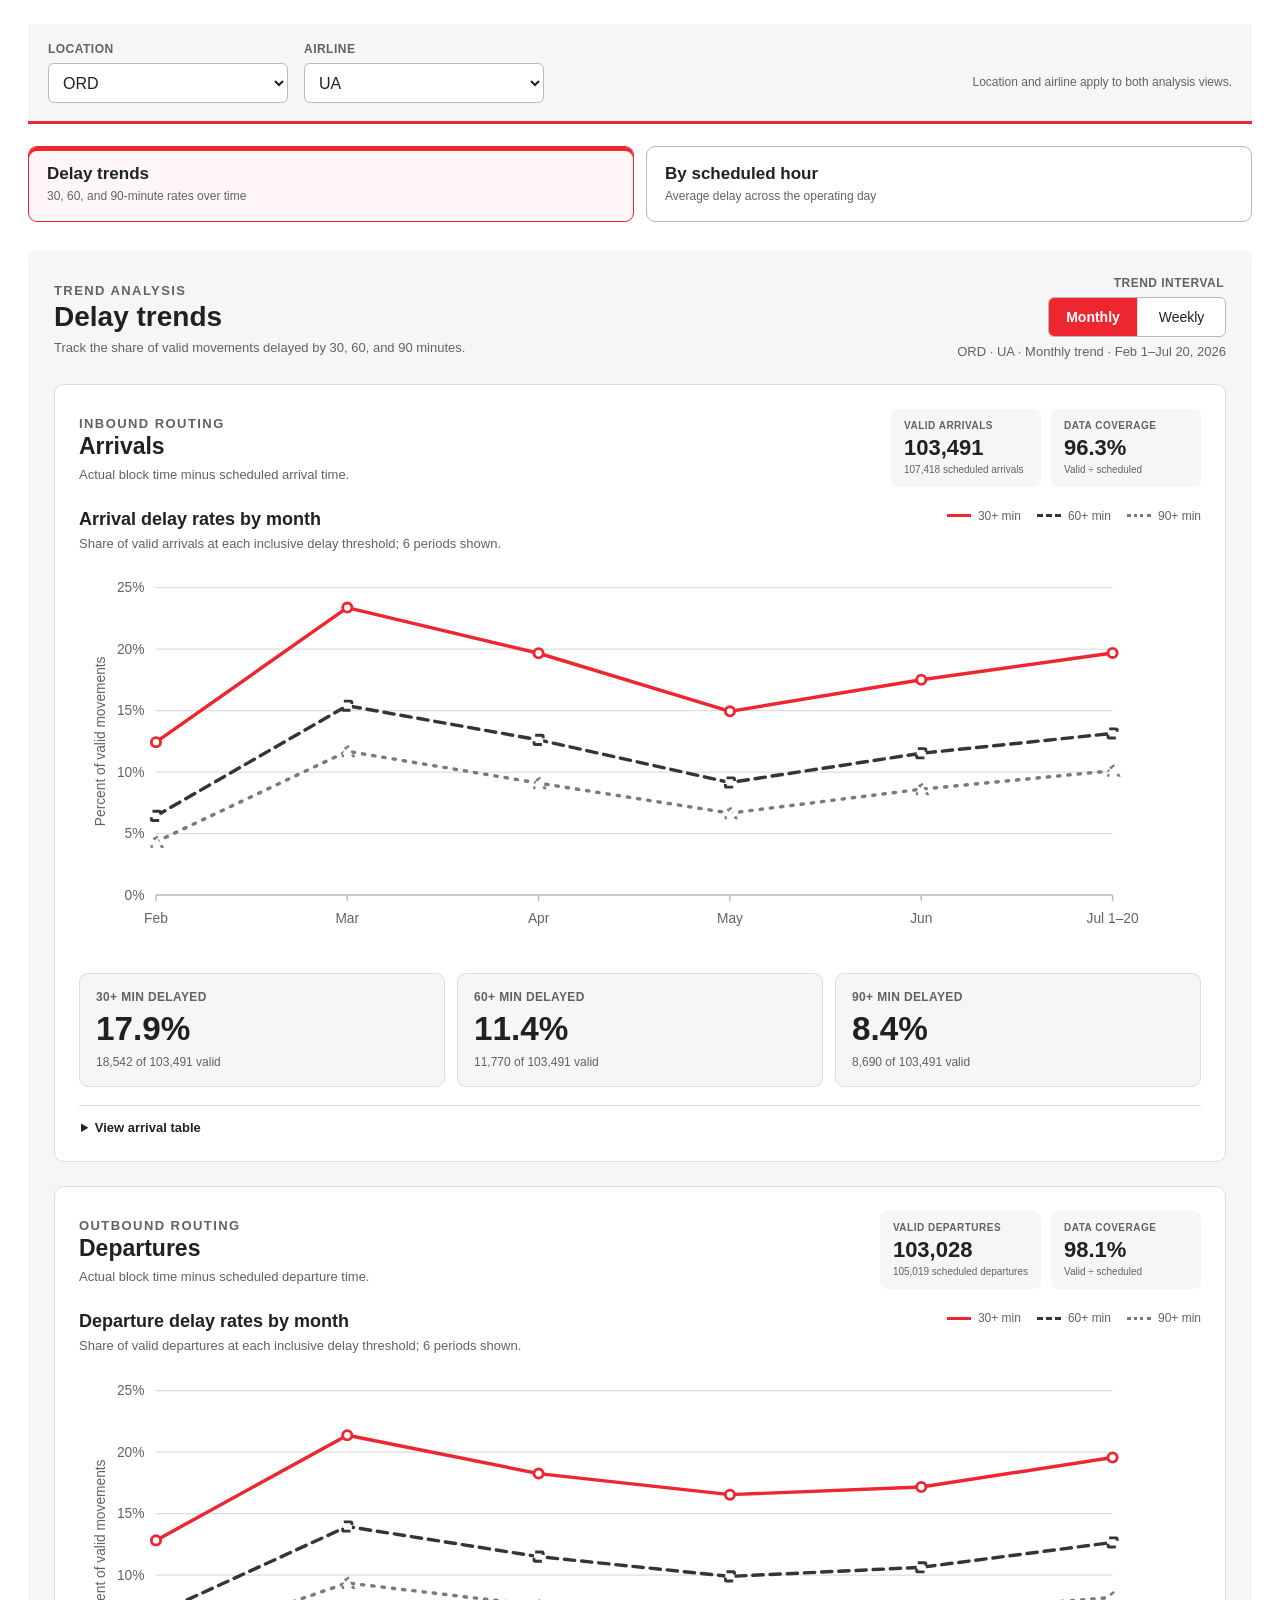
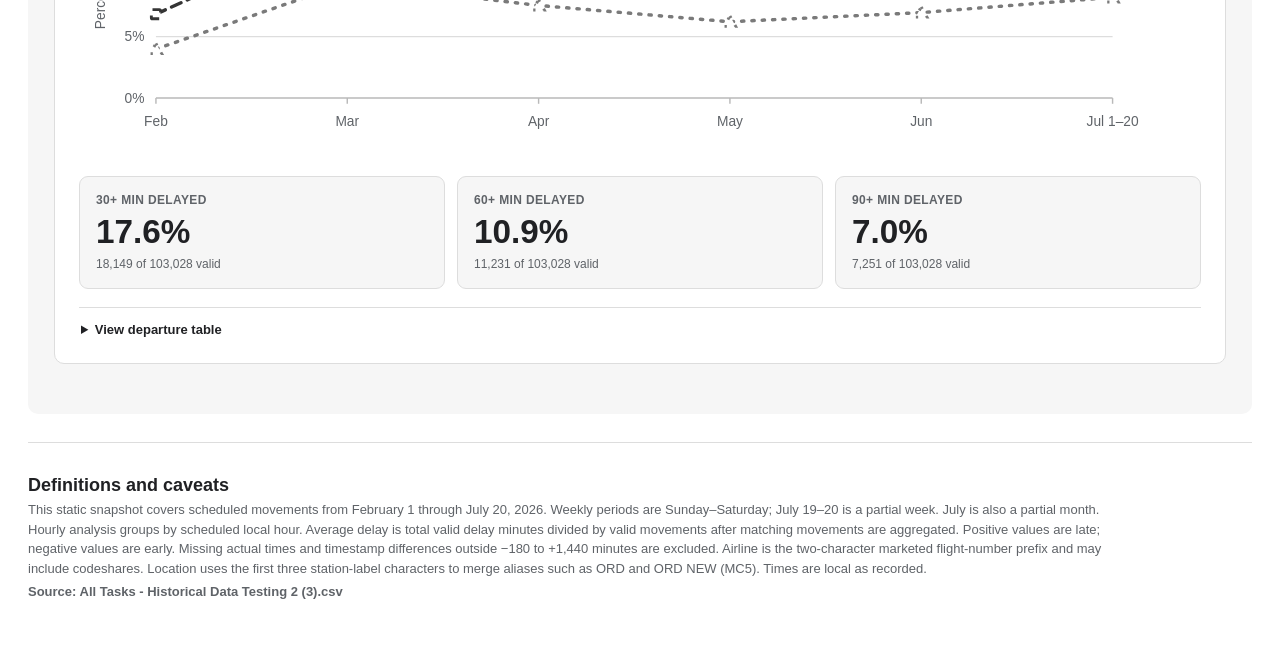
==== dashboard.html @ f11bb7e7 "Show average hourly delay" ====
<!doctype html>
<html lang="en">
<head>
  <meta charset="utf-8">
  <meta name="viewport" content="width=device-width, initial-scale=1">
  <meta name="color-scheme" content="light">
  <meta name="description" content="Interactive SkyChefs arrival and departure delay dashboard.">
  <title>SkyChefs Airlines On Time Performance Dashboard</title>
  <link rel="stylesheet" href="assets/dashboard.css?v=5">
</head>
<body>
  <main class="dashboard-shell">
    <section class="control-bar" aria-label="Dashboard filters">
      <div class="control-field">
        <label for="location-filter">Location</label>
        <select id="location-filter" name="location"></select>
      </div>
      <div class="control-field">
        <label for="airline-filter">Airline</label>
        <select id="airline-filter" name="airline"></select>
      </div>
      <p class="filter-note">Location and airline apply to both analysis views.</p>
    </section>

    <nav class="analysis-view-tabs" role="tablist" aria-label="Analysis view">
      <button
        id="view-trends-tab"
        class="analysis-view-tab"
        type="button"
        role="tab"
        aria-selected="true"
        aria-controls="view-trends-panel">
        <strong>Delay trends</strong>
        <span>30, 60, and 90-minute rates over time</span>
      </button>
      <button
        id="view-hourly-tab"
        class="analysis-view-tab"
        type="button"
        role="tab"
        aria-selected="false"
        aria-controls="view-hourly-panel"
        tabindex="-1">
        <strong>By scheduled hour</strong>
        <span>Average delay across the operating day</span>
      </button>
    </nav>

    <section
      id="view-trends-panel"
      class="view-panel"
      role="tabpanel"
      aria-labelledby="view-trends-tab"
      tabindex="0">
      <header class="panel-heading">
        <div>
          <p class="eyebrow">Trend analysis</p>
          <h1>Delay trends</h1>
          <p>Track the share of valid movements delayed by 30, 60, and 90 minutes.</p>
        </div>
        <div class="trend-controls">
          <fieldset class="grain-control trend-interval-control">
            <legend>Trend interval</legend>
            <div class="segmented-control">
              <input type="radio" id="grain-monthly" name="grain" value="monthly" checked>
              <label for="grain-monthly">Monthly</label>
              <input type="radio" id="grain-weekly" name="grain" value="weekly">
              <label for="grain-weekly">Weekly</label>
            </div>
          </fieldset>
          <p id="scope-summary" class="scope-summary" aria-live="polite"></p>
        </div>
      </header>

      <section class="direction-section" aria-labelledby="arrivals-heading">
        <header class="direction-heading">
          <div>
            <p class="eyebrow">Inbound routing</p>
            <h2 id="arrivals-heading">Arrivals</h2>
            <p>Actual block time minus scheduled arrival time.</p>
          </div>
          <div class="direction-summary" aria-label="Arrival volume and coverage">
            <span>
              <small>Valid arrivals</small>
              <strong id="arrival-valid">—</strong>
              <em id="arrival-valid-context">—</em>
            </span>
            <span>
              <small>Data coverage</small>
              <strong id="arrival-coverage">—</strong>
              <em>Valid ÷ scheduled</em>
            </span>
          </div>
        </header>

        <section class="trend-block" aria-labelledby="arrival-chart-title">
          <div class="trend-heading">
            <div>
              <h2 id="arrival-chart-title">Arrival delay rates by month</h2>
              <p id="arrival-chart-subtitle">Share of valid arrivals at each inclusive delay threshold.</p>
            </div>
            <div class="series-legend" aria-label="Delay threshold legend">
              <span><i class="legend-line legend-30" aria-hidden="true"></i>30+ min</span>
              <span><i class="legend-line legend-60" aria-hidden="true"></i>60+ min</span>
              <span><i class="legend-line legend-90" aria-hidden="true"></i>90+ min</span>
            </div>
          </div>
          <div class="chart-wrap" id="arrival-chart-wrap">
            <svg id="arrival-chart" class="trend-chart" viewBox="0 0 960 340" role="img" aria-labelledby="arrival-chart-title arrival-chart-desc"></svg>
            <p id="arrival-chart-desc" class="sr-only"></p>
            <div id="arrival-tooltip" class="chart-tooltip" hidden></div>
          </div>
        </section>

        <div class="metric-grid threshold-grid" id="arrival-metrics">
          <article class="metric-card">
            <p>30+ min delayed</p>
            <strong id="arrival-30">—</strong>
            <span id="arrival-30-context">—</span>
          </article>
          <article class="metric-card">
            <p>60+ min delayed</p>
            <strong id="arrival-60">—</strong>
            <span id="arrival-60-context">—</span>
          </article>
          <article class="metric-card">
            <p>90+ min delayed</p>
            <strong id="arrival-90">—</strong>
            <span id="arrival-90-context">—</span>
          </article>
        </div>

        <details class="table-disclosure">
          <summary>View arrival table</summary>
          <section class="table-block" aria-labelledby="arrival-table-title">
            <div class="table-heading">
              <h2 id="arrival-table-title">Arrival metrics by month</h2>
              <p>Delay-rate cells show delayed count and percent of valid movements.</p>
            </div>
            <div class="table-scroll">
              <table>
                <caption>Arrival delay metrics by period</caption>
                <thead>
                  <tr>
                    <th scope="col">Period</th>
                    <th scope="col">Scheduled</th>
                    <th scope="col">Valid</th>
                    <th scope="col">Coverage</th>
                    <th scope="col">30+ min</th>
                    <th scope="col">60+ min</th>
                    <th scope="col">90+ min</th>
                  </tr>
                </thead>
                <tbody id="arrival-table-body"></tbody>
              </table>
            </div>
          </section>
        </details>
      </section>

      <section class="direction-section" aria-labelledby="departures-heading">
        <header class="direction-heading">
          <div>
            <p class="eyebrow">Outbound routing</p>
            <h2 id="departures-heading">Departures</h2>
            <p>Actual block time minus scheduled departure time.</p>
          </div>
          <div class="direction-summary" aria-label="Departure volume and coverage">
            <span>
              <small>Valid departures</small>
              <strong id="departure-valid">—</strong>
              <em id="departure-valid-context">—</em>
            </span>
            <span>
              <small>Data coverage</small>
              <strong id="departure-coverage">—</strong>
              <em>Valid ÷ scheduled</em>
            </span>
          </div>
        </header>

        <section class="trend-block" aria-labelledby="departure-chart-title">
          <div class="trend-heading">
            <div>
              <h2 id="departure-chart-title">Departure delay rates by month</h2>
              <p id="departure-chart-subtitle">Share of valid departures at each inclusive delay threshold.</p>
            </div>
            <div class="series-legend" aria-label="Delay threshold legend">
              <span><i class="legend-line legend-30" aria-hidden="true"></i>30+ min</span>
              <span><i class="legend-line legend-60" aria-hidden="true"></i>60+ min</span>
              <span><i class="legend-line legend-90" aria-hidden="true"></i>90+ min</span>
            </div>
          </div>
          <div class="chart-wrap" id="departure-chart-wrap">
            <svg id="departure-chart" class="trend-chart" viewBox="0 0 960 340" role="img" aria-labelledby="departure-chart-title departure-chart-desc"></svg>
            <p id="departure-chart-desc" class="sr-only"></p>
            <div id="departure-tooltip" class="chart-tooltip" hidden></div>
          </div>
        </section>

        <div class="metric-grid threshold-grid" id="departure-metrics">
          <article class="metric-card">
            <p>30+ min delayed</p>
            <strong id="departure-30">—</strong>
            <span id="departure-30-context">—</span>
          </article>
          <article class="metric-card">
            <p>60+ min delayed</p>
            <strong id="departure-60">—</strong>
            <span id="departure-60-context">—</span>
          </article>
          <article class="metric-card">
            <p>90+ min delayed</p>
            <strong id="departure-90">—</strong>
            <span id="departure-90-context">—</span>
          </article>
        </div>

        <details class="table-disclosure">
          <summary>View departure table</summary>
          <section class="table-block" aria-labelledby="departure-table-title">
            <div class="table-heading">
              <h2 id="departure-table-title">Departure metrics by month</h2>
              <p>Delay-rate cells show delayed count and percent of valid movements.</p>
            </div>
            <div class="table-scroll">
              <table>
                <caption>Departure delay metrics by period</caption>
                <thead>
                  <tr>
                    <th scope="col">Period</th>
                    <th scope="col">Scheduled</th>
                    <th scope="col">Valid</th>
                    <th scope="col">Coverage</th>
                    <th scope="col">30+ min</th>
                    <th scope="col">60+ min</th>
                    <th scope="col">90+ min</th>
                  </tr>
                </thead>
                <tbody id="departure-table-body"></tbody>
              </table>
            </div>
          </section>
        </details>
      </section>
    </section>

    <section
      id="view-hourly-panel"
      class="view-panel hourly-section"
      role="tabpanel"
      aria-labelledby="view-hourly-tab"
      tabindex="0"
      hidden>
      <header class="panel-heading">
        <div>
          <p class="eyebrow">Scheduled-time analysis</p>
          <h1 id="hourly-heading">Performance by scheduled hour</h1>
          <p>Compare average arrival and departure delay across the operating day.</p>
        </div>
      </header>

      <section class="hourly-control-bar" aria-label="Hourly performance controls">
        <div class="control-field">
          <label for="hourly-period-mode">Date selection</label>
          <select id="hourly-period-mode" name="hourly-period-mode">
            <option value="month">Monthly average</option>
            <option value="day">Single day</option>
            <option value="range">Date range</option>
          </select>
        </div>

        <div class="control-field hourly-period-input" id="hourly-month-control">
          <label for="hourly-month">Month</label>
          <select id="hourly-month" name="hourly-month"></select>
        </div>

        <div class="control-field hourly-period-input" id="hourly-day-control" hidden>
          <label for="hourly-day">Date</label>
          <input id="hourly-day" name="hourly-day" type="date" min="2026-02-01" max="2026-07-20" value="2026-07-20">
        </div>

        <div class="hourly-range-inputs" id="hourly-range-control" hidden>
          <div class="control-field">
            <label for="hourly-range-start">Start date</label>
            <input id="hourly-range-start" name="hourly-range-start" type="date" min="2026-02-01" max="2026-07-20" value="2026-07-01">
          </div>
          <div class="control-field">
            <label for="hourly-range-end">End date</label>
            <input id="hourly-range-end" name="hourly-range-end" type="date" min="2026-02-01" max="2026-07-20" value="2026-07-20">
          </div>
        </div>

        <p id="hourly-status" class="hourly-status" aria-live="polite">Loading hourly data…</p>
      </section>

      <section class="trend-block hourly-trend-block" aria-labelledby="hourly-chart-title">
        <div class="trend-heading">
          <div>
            <h2 id="hourly-chart-title">Average delay by scheduled hour</h2>
            <p id="hourly-chart-subtitle">Volume-weighted average delay across the selected month.</p>
          </div>
          <div class="series-legend" aria-label="Movement direction legend">
            <span><i class="legend-line legend-arrival" aria-hidden="true"></i>Arrivals</span>
            <span><i class="legend-line legend-departure" aria-hidden="true"></i>Departures</span>
          </div>
        </div>
        <div class="chart-wrap" id="hourly-chart-wrap">
          <svg id="hourly-chart" class="trend-chart" viewBox="0 0 960 340" role="img" aria-labelledby="hourly-chart-title hourly-chart-desc"></svg>
          <p id="hourly-chart-desc" class="sr-only"></p>
          <div id="hourly-tooltip" class="chart-tooltip" hidden></div>
        </div>
      </section>

      <details class="table-disclosure">
        <summary>View hourly table</summary>
        <section class="table-block" aria-labelledby="hourly-table-title">
          <div class="table-heading">
            <h2 id="hourly-table-title">Hourly detail</h2>
            <p>All hourly averages are retained here, including hours below the chart’s 10-valid-movement minimum.</p>
          </div>
          <div class="table-scroll">
            <table>
              <caption>Arrival and departure performance by scheduled hour</caption>
              <thead>
                <tr>
                  <th scope="col">Scheduled hour</th>
                  <th scope="col">Arrival avg delay</th>
                  <th scope="col">Valid arrivals</th>
                  <th scope="col">Arrival coverage</th>
                  <th scope="col">Departure avg delay</th>
                  <th scope="col">Valid departures</th>
                  <th scope="col">Departure coverage</th>
                </tr>
              </thead>
              <tbody id="hourly-table-body"></tbody>
            </table>
          </div>
        </section>
      </details>
    </section>

    <section class="methodology" aria-labelledby="methodology-heading">
      <h2 id="methodology-heading">Definitions and caveats</h2>
      <p>
        This static snapshot covers scheduled movements from February 1 through July 20, 2026.
        Weekly periods are Sunday–Saturday; July 19–20 is a partial week. July is also a partial month.
        Hourly analysis groups by scheduled local hour. Average delay is total valid delay minutes
        divided by valid movements after matching movements are aggregated. Positive values are late;
        negative values are early. Missing actual times and timestamp differences outside −180 to
        +1,440 minutes are excluded. Airline is the two-character marketed flight-number prefix and
        may include codeshares. Location uses the first three station-label characters to merge
        aliases such as ORD and ORD NEW (MC5). Times are local as recorded.
      </p>
      <p class="source-note">Source: All Tasks - Historical Data Testing 2 (3).csv</p>
    </section>
  </main>

  <script src="assets/dashboard-data.js?v=5"></script>
  <script src="assets/dashboard-app.js?v=5"></script>
  <script src="assets/hourly-app.js?v=5"></script>
  <script src="assets/view-app.js?v=5"></script>
</body>
</html>
---- assets/dashboard.css ----
:root {
  --pride-red: #ed2630;
  --clarity-white: #ffffff;
  --ink: #202124;
  --muted: #5f6368;
  --soft: #f6f6f6;
  --line: #dddddd;
  --line-strong: #b9b9b9;
  --series-dark: #353535;
  --series-mid: #7a7a7a;
  --shadow: 0 8px 24px rgba(32, 33, 36, 0.07);
}

* {
  box-sizing: border-box;
}

html {
  background: var(--clarity-white);
  color: var(--ink);
  font-family: Arial, Helvetica, sans-serif;
}

body {
  margin: 0;
}

button,
select,
input {
  font: inherit;
}

.dashboard-shell {
  margin: 0 auto;
  max-width: 1480px;
  padding: 24px 28px 48px;
}

.control-bar {
  align-items: end;
  background: var(--soft);
  border-bottom: 3px solid var(--pride-red);
  display: grid;
  gap: 16px;
  grid-template-columns: minmax(170px, 240px) minmax(170px, 240px) minmax(260px, 1fr);
  padding: 18px 20px;
}

.control-field,
.grain-control {
  border: 0;
  margin: 0;
  min-width: 0;
  padding: 0;
}

.control-field label,
.grain-control legend {
  color: var(--muted);
  display: block;
  font-size: 12px;
  font-weight: 700;
  letter-spacing: 0.04em;
  margin: 0 0 7px;
  text-transform: uppercase;
}

.control-field select,
.control-field input {
  background: var(--clarity-white);
  border: 1px solid var(--line-strong);
  border-radius: 6px;
  color: var(--ink);
  min-height: 40px;
  padding: 8px 34px 8px 10px;
  width: 100%;
}

.control-field select:focus-visible,
.control-field input:focus-visible,
.segmented-control:focus-within {
  outline: 3px solid rgba(237, 38, 48, 0.25);
  outline-offset: 2px;
}

.segmented-control {
  background: var(--clarity-white);
  border: 1px solid var(--line-strong);
  border-radius: 6px;
  display: inline-grid;
  grid-template-columns: repeat(2, 1fr);
  min-height: 40px;
  overflow: hidden;
}

.segmented-control input {
  height: 1px;
  opacity: 0;
  position: absolute;
  width: 1px;
}

.segmented-control label {
  align-items: center;
  cursor: pointer;
  display: flex;
  font-size: 14px;
  justify-content: center;
  min-width: 88px;
  padding: 8px 14px;
}

.segmented-control label + input + label {
  border-left: 1px solid var(--line);
}

.segmented-control input:checked + label {
  background: var(--pride-red);
  color: var(--clarity-white);
  font-weight: 700;
}

[hidden] {
  display: none !important;
}

.scope-summary {
  color: var(--muted);
  font-size: 11px;
  line-height: 1.45;
  margin: 7px 0 0;
  text-align: right;
}

.filter-note {
  align-self: center;
  color: var(--muted);
  font-size: 12px;
  line-height: 1.45;
  margin: 20px 0 0;
  text-align: right;
}

.hourly-section {
  border-bottom: 0;
  padding: 0;
}

.hourly-control-bar {
  align-items: end;
  background: var(--soft);
  border-left: 3px solid var(--pride-red);
  display: grid;
  gap: 16px;
  grid-template-columns: minmax(180px, 230px) minmax(220px, 320px) minmax(300px, 1fr);
  margin-bottom: 28px;
  padding: 16px 18px;
}

.segmented-control-three {
  grid-template-columns: repeat(3, 1fr);
}

.segmented-control-three label {
  min-width: 120px;
}

.hourly-range-inputs {
  display: grid;
  gap: 12px;
  grid-template-columns: repeat(2, minmax(135px, 1fr));
}

.hourly-status {
  align-self: center;
  border-top: 1px solid var(--line);
  color: var(--muted);
  font-size: 13px;
  grid-column: 1 / -1;
  line-height: 1.4;
  margin: 0;
  padding-top: 12px;
  text-align: left;
}

.hourly-status.is-error {
  color: var(--pride-red);
  font-weight: 700;
}

.hourly-trend-block {
  margin-top: 2px;
}

.direction-section {
  background: var(--clarity-white);
  border: 1px solid var(--line);
  border-radius: 10px;
  margin-bottom: 24px;
  padding: 24px;
}

.section-heading {
  align-items: end;
  display: flex;
  gap: 24px;
  justify-content: space-between;
  margin-bottom: 18px;
}

.section-heading h1,
.trend-heading h2,
.table-heading h2,
.methodology h2 {
  color: var(--ink);
  margin: 0;
}

.section-heading h1 {
  font-size: 27px;
  font-weight: 700;
}

.section-heading > p,
.trend-heading p,
.table-heading p,
.methodology p {
  color: var(--muted);
  font-size: 13px;
  line-height: 1.5;
  margin: 4px 0 0;
}

.eyebrow {
  color: var(--pride-red);
  font-size: 11px;
  font-weight: 700;
  letter-spacing: 0.11em;
  margin: 0 0 4px;
  text-transform: uppercase;
}

.metric-grid {
  display: grid;
  gap: 12px;
  grid-template-columns: repeat(5, minmax(0, 1fr));
  margin-bottom: 30px;
}

.metric-card {
  background: var(--clarity-white);
  border: 1px solid var(--line);
  border-radius: 9px;
  box-shadow: var(--shadow);
  min-width: 0;
  padding: 16px;
}

.metric-card p {
  color: var(--muted);
  font-size: 12px;
  font-weight: 700;
  letter-spacing: 0.03em;
  margin: 0 0 8px;
  text-transform: uppercase;
}

.metric-card strong {
  color: var(--ink);
  display: block;
  font-size: clamp(24px, 2.6vw, 34px);
  font-variant-numeric: tabular-nums;
  line-height: 1;
}

.metric-card span {
  color: var(--muted);
  display: block;
  font-size: 12px;
  line-height: 1.35;
  margin-top: 8px;
}

.trend-block {
  margin-bottom: 30px;
}

.trend-heading,
.table-heading {
  align-items: start;
  display: flex;
  gap: 24px;
  justify-content: space-between;
  margin-bottom: 14px;
}

.trend-heading h2,
.table-heading h2,
.methodology h2 {
  font-size: 18px;
  font-weight: 700;
}

.series-legend {
  align-items: center;
  color: var(--muted);
  display: flex;
  flex-wrap: wrap;
  font-size: 12px;
  gap: 16px;
  justify-content: flex-end;
}

.series-legend span {
  align-items: center;
  display: inline-flex;
  gap: 7px;
  white-space: nowrap;
}

.legend-line {
  border-top: 3px solid;
  display: inline-block;
  height: 0;
  width: 24px;
}

.legend-30 {
  border-color: var(--pride-red);
}

.legend-60 {
  border-color: var(--series-dark);
  border-top-style: dashed;
}

.legend-90 {
  border-color: var(--series-mid);
  border-top-style: dotted;
}

.legend-arrival {
  border-color: var(--pride-red);
}

.legend-departure {
  border-color: var(--series-dark);
  border-top-style: dashed;
}

.chart-wrap {
  min-height: 300px;
  position: relative;
}

.trend-chart {
  display: block;
  height: auto;
  max-height: 390px;
  overflow: visible;
  width: 100%;
}

.trend-chart .grid-line {
  stroke: var(--line);
  stroke-width: 1;
}

.trend-chart .axis-line {
  stroke: var(--line-strong);
  stroke-width: 1.25;
}

.trend-chart .zero-line {
  stroke: var(--ink);
  stroke-width: 1.5;
}

.trend-chart .axis-label,
.trend-chart .direct-label {
  fill: var(--muted);
  font-family: Arial, Helvetica, sans-serif;
  font-size: 12px;
}

.trend-chart .direct-label {
  font-weight: 700;
}

.trend-chart .series-line {
  fill: none;
  stroke-linecap: round;
  stroke-linejoin: round;
  stroke-width: 3;
}

.trend-chart .series-30 {
  color: var(--pride-red);
  stroke: var(--pride-red);
}

.trend-chart .series-60 {
  color: var(--series-dark);
  stroke: var(--series-dark);
  stroke-dasharray: 9 6;
}

.trend-chart .series-90 {
  color: var(--series-mid);
  stroke: var(--series-mid);
  stroke-dasharray: 2 7;
}

.trend-chart .series-arrival {
  color: var(--pride-red);
  stroke: var(--pride-red);
}

.trend-chart .series-departure {
  color: var(--series-dark);
  stroke: var(--series-dark);
  stroke-dasharray: 9 6;
}

.trend-chart .marker {
  fill: var(--clarity-white);
  stroke: currentColor;
  stroke-width: 2.5;
}

.trend-chart .marker:hover {
  fill: currentColor;
}

.trend-chart .no-data {
  fill: var(--muted);
  font-family: Arial, Helvetica, sans-serif;
  font-size: 15px;
  text-anchor: middle;
}

.chart-tooltip {
  background: var(--ink);
  border-radius: 5px;
  color: var(--clarity-white);
  font-size: 12px;
  line-height: 1.45;
  max-width: 210px;
  padding: 8px 10px;
  pointer-events: none;
  position: absolute;
  transform: translate(-50%, calc(-100% - 10px));
  z-index: 3;
}

.table-scroll {
  max-width: 100%;
  overflow-x: auto;
}

table {
  border-collapse: collapse;
  font-size: 13px;
  font-variant-numeric: tabular-nums;
  width: 100%;
}

th,
td {
  border-bottom: 1px solid var(--line);
  padding: 11px 12px;
  text-align: right;
  white-space: nowrap;
}

th {
  background: var(--soft);
  color: var(--muted);
  font-size: 11px;
  letter-spacing: 0.04em;
  text-transform: uppercase;
}

th:first-child,
td:first-child {
  text-align: left;
}

tbody tr:hover {
  background: var(--soft);
}

.partial-tag {
  color: var(--pride-red);
  font-size: 10px;
  font-weight: 700;
  letter-spacing: 0.04em;
  margin-left: 5px;
  text-transform: uppercase;
}

.methodology {
  padding-top: 32px;
}

.methodology p {
  max-width: 1100px;
}

.source-note {
  font-weight: 700;
}

.sr-only {
  clip: rect(0, 0, 0, 0);
  clip-path: inset(50%);
  height: 1px;
  overflow: hidden;
  position: absolute;
  white-space: nowrap;
  width: 1px;
}

.analysis-view-tabs {
  display: grid;
  gap: 12px;
  grid-template-columns: repeat(2, minmax(0, 1fr));
  margin: 22px 0 28px;
}

.analysis-view-tab {
  background: var(--clarity-white);
  border: 1px solid var(--line-strong);
  border-radius: 9px;
  color: var(--ink);
  cursor: pointer;
  min-height: 76px;
  padding: 14px 18px;
  text-align: left;
}

.analysis-view-tab strong,
.analysis-view-tab span {
  display: block;
}

.analysis-view-tab strong {
  font-size: 17px;
  line-height: 1.25;
}

.analysis-view-tab span {
  color: var(--muted);
  font-size: 12px;
  line-height: 1.4;
  margin-top: 4px;
}

.analysis-view-tab[aria-selected="true"] {
  background: rgba(237, 38, 48, 0.04);
  border-color: var(--pride-red);
  box-shadow: inset 0 4px 0 var(--pride-red);
}

.analysis-view-tab:focus-visible {
  outline: 3px solid rgba(237, 38, 48, 0.25);
  outline-offset: 2px;
}

.view-panel {
  background: var(--soft);
  border-radius: 10px;
  padding: 26px;
}

.view-panel:focus {
  outline: 0;
}

.panel-heading,
.direction-heading {
  align-items: flex-start;
  display: flex;
  gap: 24px;
  justify-content: space-between;
}

.panel-heading {
  margin-bottom: 22px;
}

.panel-heading h1,
.direction-heading h2 {
  color: var(--ink);
  margin: 0;
}

.panel-heading h1 {
  font-size: 28px;
}

.direction-heading h2 {
  font-size: 23px;
}

.panel-heading p,
.direction-heading p {
  color: var(--muted);
  font-size: 13px;
  line-height: 1.5;
  margin: 5px 0 0;
}

.trend-interval-control {
  flex: 0 0 auto;
}

.trend-controls {
  flex: 0 0 auto;
  text-align: right;
}

.direction-summary {
  display: flex;
  flex: 0 0 auto;
  gap: 10px;
}

.direction-summary > span {
  background: var(--soft);
  border-radius: 7px;
  min-width: 150px;
  padding: 11px 13px;
}

.direction-summary small,
.direction-summary strong,
.direction-summary em {
  display: block;
}

.direction-summary small {
  color: var(--muted);
  font-size: 10px;
  font-weight: 700;
  letter-spacing: 0.05em;
  text-transform: uppercase;
}

.direction-summary strong {
  color: var(--ink);
  font-size: 22px;
  font-style: normal;
  font-variant-numeric: tabular-nums;
  line-height: 1.15;
  margin-top: 4px;
}

.direction-summary em {
  color: var(--muted);
  font-size: 10px;
  font-style: normal;
  line-height: 1.3;
  margin-top: 3px;
}

.threshold-grid {
  grid-template-columns: repeat(3, minmax(0, 1fr));
  margin: 0 0 18px;
}

.threshold-grid .metric-card {
  background: var(--soft);
  box-shadow: none;
}

.direction-section > .trend-block {
  margin: 22px 0 16px;
}

.table-disclosure {
  border-top: 1px solid var(--line);
  margin-top: 8px;
}

.table-disclosure > summary {
  color: var(--ink);
  cursor: pointer;
  font-size: 13px;
  font-weight: 700;
  list-style-position: inside;
  padding: 14px 2px 2px;
  width: max-content;
}

.table-disclosure > summary:hover {
  color: var(--pride-red);
}

.table-disclosure[open] > summary {
  margin-bottom: 18px;
}

.table-disclosure .table-block {
  margin-bottom: 4px;
}

.methodology {
  border-top: 1px solid var(--line);
  margin-top: 28px;
}

@media (max-width: 980px) {
  .control-bar {
    grid-template-columns: repeat(2, minmax(0, 1fr));
  }

  .filter-note {
    grid-column: 1 / -1;
    margin-top: 0;
    text-align: left;
  }

  .hourly-control-bar {
    grid-template-columns: repeat(2, minmax(0, 1fr));
  }

  .hourly-status {
    grid-column: 1 / -1;
  }

  .hourly-status {
    margin-top: 0;
    text-align: left;
  }

  .direction-heading {
    align-items: stretch;
    flex-direction: column;
  }

  .direction-summary {
    width: 100%;
  }

  .direction-summary > span {
    flex: 1 1 0;
  }
}

@media (max-width: 680px) {
  .dashboard-shell {
    padding: 16px 14px 36px;
  }

  .control-bar {
    align-items: stretch;
    grid-template-columns: 1fr;
    padding: 15px;
  }

  .hourly-control-bar {
    align-items: stretch;
    grid-template-columns: 1fr;
    padding: 15px;
  }

  .hourly-status {
    grid-column: auto;
  }

  .hourly-range-inputs {
    grid-template-columns: 1fr;
  }

  .filter-note {
    grid-column: auto;
  }

  .segmented-control {
    display: grid;
    width: 100%;
  }

  .analysis-view-tabs {
    grid-template-columns: 1fr;
    margin: 16px 0 20px;
  }

  .analysis-view-tab {
    min-height: 68px;
  }

  .view-panel {
    border-radius: 8px;
    padding: 18px 14px;
  }

  .panel-heading,
  .direction-heading,
  .section-heading,
  .trend-heading,
  .table-heading {
    align-items: start;
    flex-direction: column;
    gap: 8px;
  }

  .series-legend {
    justify-content: flex-start;
  }

  .trend-interval-control {
    width: 100%;
  }

  .trend-controls,
  .trend-controls .scope-summary {
    text-align: left;
    width: 100%;
  }

  .direction-section {
    padding: 18px 14px;
  }

  .direction-summary {
    display: grid;
    grid-template-columns: repeat(2, minmax(0, 1fr));
  }

  .direction-summary > span {
    min-width: 0;
  }

  .threshold-grid {
    grid-template-columns: 1fr;
  }

  .threshold-grid .metric-card:first-child {
    grid-column: auto;
  }

  .chart-wrap {
    min-height: 230px;
  }
}

@media (prefers-reduced-motion: reduce) {
  *,
  *::before,
  *::after {
    scroll-behavior: auto !important;
    transition-duration: 0.01ms !important;
  }
}
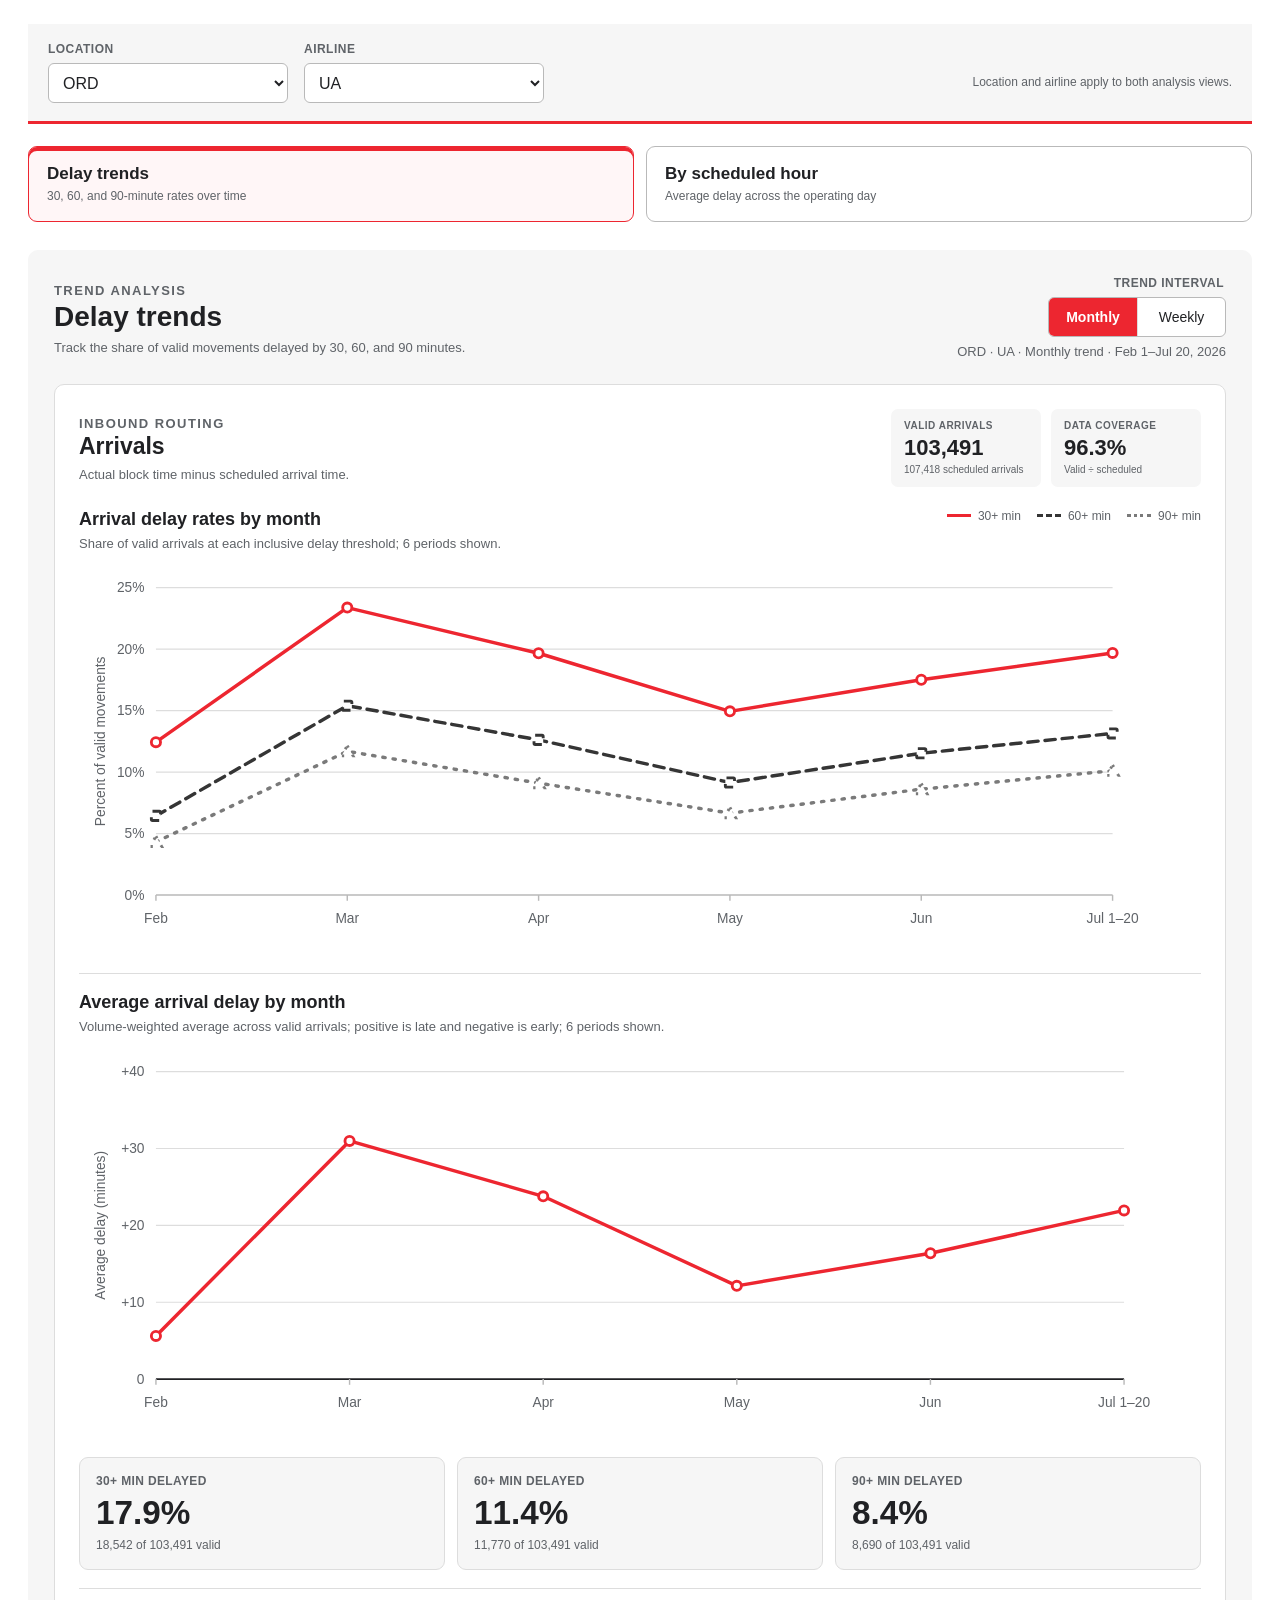
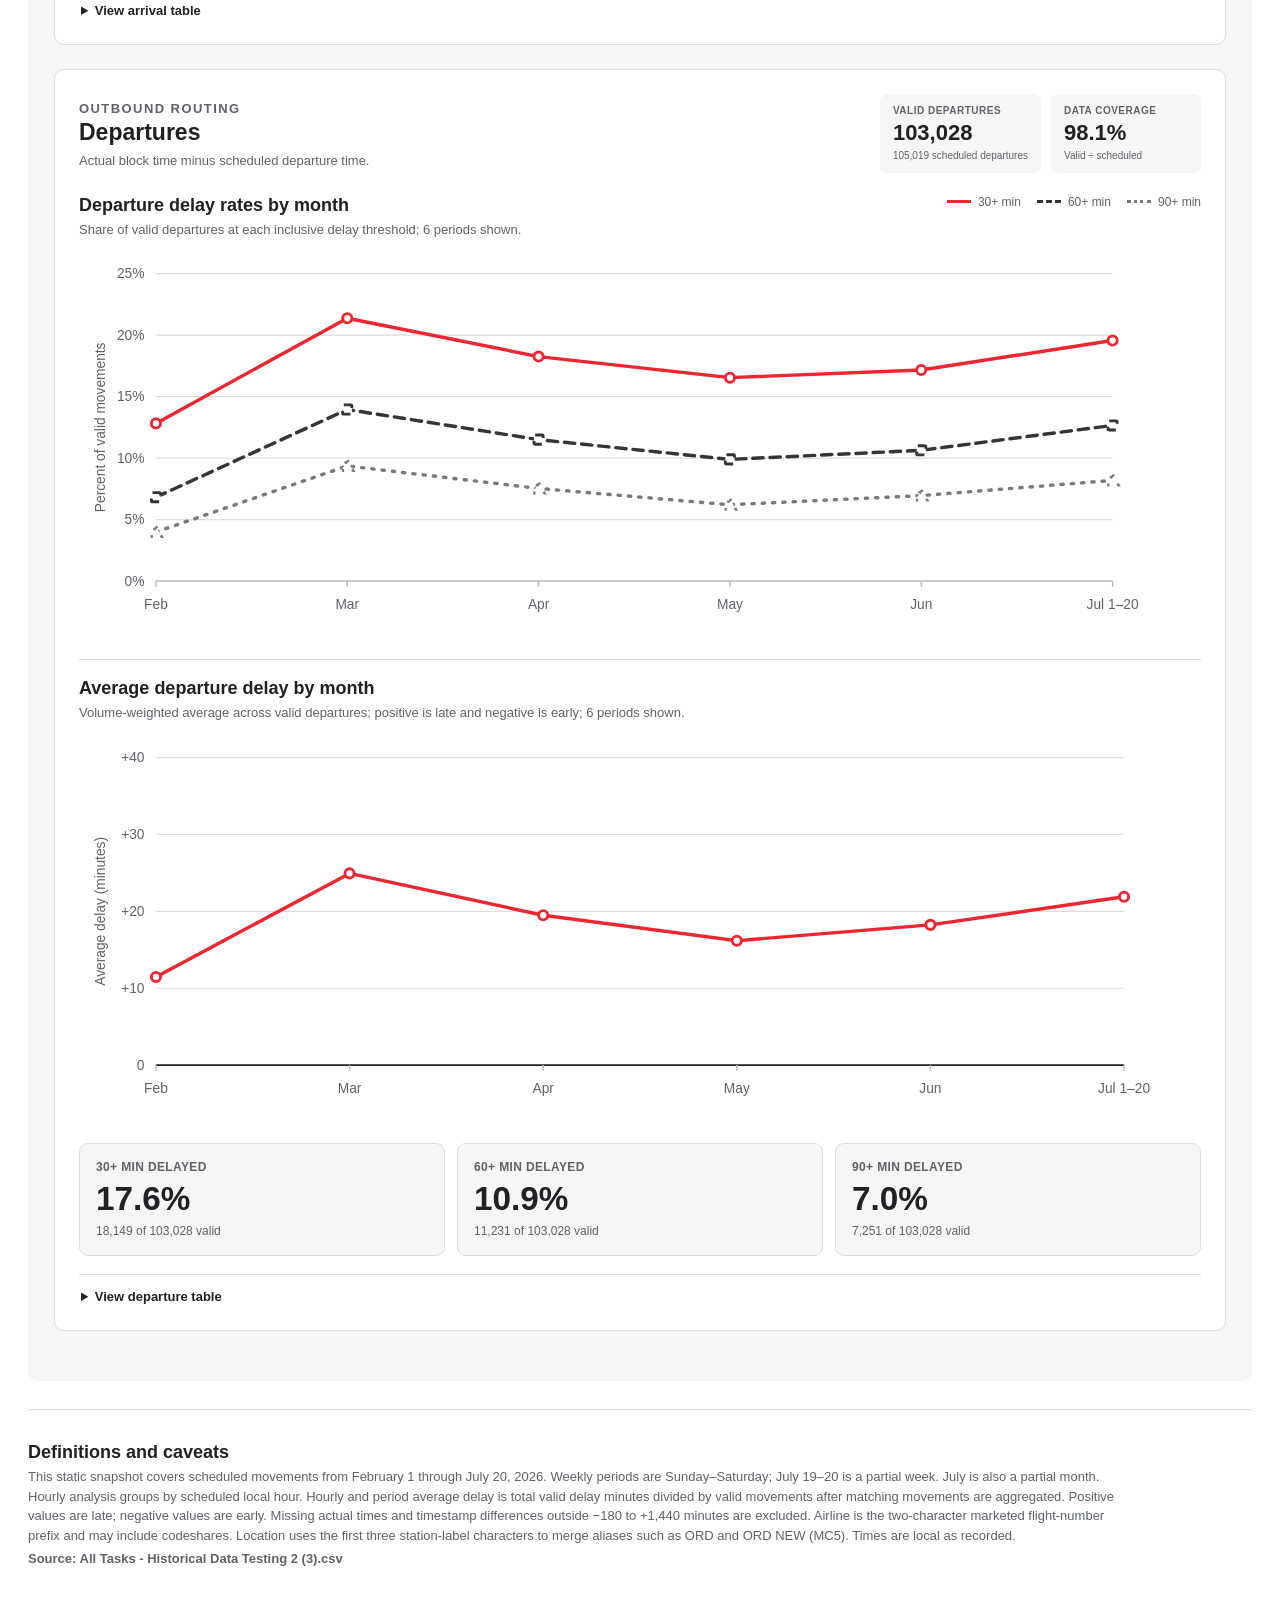
==== commit fb006978: "Add average delay trend charts" ====
--- a/dashboard.html
+++ b/dashboard.html
@@ -6,7 +6,7 @@
   <meta name="color-scheme" content="light">
   <meta name="description" content="Interactive SkyChefs arrival and departure delay dashboard.">
   <title>SkyChefs Airlines On Time Performance Dashboard</title>
-  <link rel="stylesheet" href="assets/dashboard.css?v=5">
+  <link rel="stylesheet" href="assets/dashboard.css?v=7">
 </head>
 <body>
   <main class="dashboard-shell">
@@ -112,6 +112,20 @@
           </div>
         </section>
 
+        <section class="trend-block average-delay-block" aria-labelledby="arrival-average-chart-title">
+          <div class="trend-heading">
+            <div>
+              <h2 id="arrival-average-chart-title">Average arrival delay by month</h2>
+              <p id="arrival-average-chart-subtitle">Volume-weighted average across valid arrivals; positive is late and negative is early.</p>
+            </div>
+          </div>
+          <div class="chart-wrap" id="arrival-average-chart-wrap">
+            <svg id="arrival-average-chart" class="trend-chart" viewBox="0 0 960 340" role="img" aria-labelledby="arrival-average-chart-title arrival-average-chart-desc"></svg>
+            <p id="arrival-average-chart-desc" class="sr-only"></p>
+            <div id="arrival-average-tooltip" class="chart-tooltip" hidden></div>
+          </div>
+        </section>
+
         <div class="metric-grid threshold-grid" id="arrival-metrics">
           <article class="metric-card">
             <p>30+ min delayed</p>
@@ -135,7 +149,7 @@
           <section class="table-block" aria-labelledby="arrival-table-title">
             <div class="table-heading">
               <h2 id="arrival-table-title">Arrival metrics by month</h2>
-              <p>Delay-rate cells show delayed count and percent of valid movements.</p>
+              <p>Average delay uses valid movements; delay-rate cells show delayed count and percent.</p>
             </div>
             <div class="table-scroll">
               <table>
@@ -146,6 +160,7 @@
                     <th scope="col">Scheduled</th>
                     <th scope="col">Valid</th>
                     <th scope="col">Coverage</th>
+                    <th scope="col">Avg delay</th>
                     <th scope="col">30+ min</th>
                     <th scope="col">60+ min</th>
                     <th scope="col">90+ min</th>
@@ -198,6 +213,20 @@
           </div>
         </section>
 
+        <section class="trend-block average-delay-block" aria-labelledby="departure-average-chart-title">
+          <div class="trend-heading">
+            <div>
+              <h2 id="departure-average-chart-title">Average departure delay by month</h2>
+              <p id="departure-average-chart-subtitle">Volume-weighted average across valid departures; positive is late and negative is early.</p>
+            </div>
+          </div>
+          <div class="chart-wrap" id="departure-average-chart-wrap">
+            <svg id="departure-average-chart" class="trend-chart" viewBox="0 0 960 340" role="img" aria-labelledby="departure-average-chart-title departure-average-chart-desc"></svg>
+            <p id="departure-average-chart-desc" class="sr-only"></p>
+            <div id="departure-average-tooltip" class="chart-tooltip" hidden></div>
+          </div>
+        </section>
+
         <div class="metric-grid threshold-grid" id="departure-metrics">
           <article class="metric-card">
             <p>30+ min delayed</p>
@@ -221,7 +250,7 @@
           <section class="table-block" aria-labelledby="departure-table-title">
             <div class="table-heading">
               <h2 id="departure-table-title">Departure metrics by month</h2>
-              <p>Delay-rate cells show delayed count and percent of valid movements.</p>
+              <p>Average delay uses valid movements; delay-rate cells show delayed count and percent.</p>
             </div>
             <div class="table-scroll">
               <table>
@@ -232,6 +261,7 @@
                     <th scope="col">Scheduled</th>
                     <th scope="col">Valid</th>
                     <th scope="col">Coverage</th>
+                    <th scope="col">Avg delay</th>
                     <th scope="col">30+ min</th>
                     <th scope="col">60+ min</th>
                     <th scope="col">90+ min</th>
@@ -265,6 +295,7 @@
           <label for="hourly-period-mode">Date selection</label>
           <select id="hourly-period-mode" name="hourly-period-mode">
             <option value="month">Monthly average</option>
+            <option value="week">Weekly average</option>
             <option value="day">Single day</option>
             <option value="range">Date range</option>
           </select>
@@ -273,6 +304,11 @@
         <div class="control-field hourly-period-input" id="hourly-month-control">
           <label for="hourly-month">Month</label>
           <select id="hourly-month" name="hourly-month"></select>
+        </div>
+
+        <div class="control-field hourly-period-input" id="hourly-week-control" hidden>
+          <label for="hourly-week">Week</label>
+          <select id="hourly-week" name="hourly-week"></select>
         </div>
 
         <div class="control-field hourly-period-input" id="hourly-day-control" hidden>
@@ -345,9 +381,9 @@
       <p>
         This static snapshot covers scheduled movements from February 1 through July 20, 2026.
         Weekly periods are Sunday–Saturday; July 19–20 is a partial week. July is also a partial month.
-        Hourly analysis groups by scheduled local hour. Average delay is total valid delay minutes
-        divided by valid movements after matching movements are aggregated. Positive values are late;
-        negative values are early. Missing actual times and timestamp differences outside −180 to
+        Hourly analysis groups by scheduled local hour. Hourly and period average delay is total valid
+        delay minutes divided by valid movements after matching movements are aggregated. Positive
+        values are late; negative values are early. Missing actual times and timestamp differences outside −180 to
         +1,440 minutes are excluded. Airline is the two-character marketed flight-number prefix and
         may include codeshares. Location uses the first three station-label characters to merge
         aliases such as ORD and ORD NEW (MC5). Times are local as recorded.
@@ -356,9 +392,9 @@
     </section>
   </main>
 
-  <script src="assets/dashboard-data.js?v=5"></script>
-  <script src="assets/dashboard-app.js?v=5"></script>
-  <script src="assets/hourly-app.js?v=5"></script>
-  <script src="assets/view-app.js?v=5"></script>
+  <script src="assets/dashboard-data.js?v=7"></script>
+  <script src="assets/dashboard-app.js?v=7"></script>
+  <script src="assets/hourly-app.js?v=7"></script>
+  <script src="assets/view-app.js?v=7"></script>
 </body>
 </html>
--- a/assets/dashboard.css
+++ b/assets/dashboard.css
@@ -421,6 +421,11 @@
   color: var(--series-dark);
   stroke: var(--series-dark);
   stroke-dasharray: 9 6;
+}
+
+.trend-chart .series-average {
+  color: var(--pride-red);
+  stroke: var(--pride-red);
 }
 
 .trend-chart .marker {
@@ -679,6 +684,12 @@
   margin: 22px 0 16px;
 }
 
+.direction-section > .average-delay-block {
+  border-top: 1px solid var(--line);
+  margin-top: 12px;
+  padding-top: 18px;
+}
+
 .table-disclosure {
   border-top: 1px solid var(--line);
   margin-top: 8px;
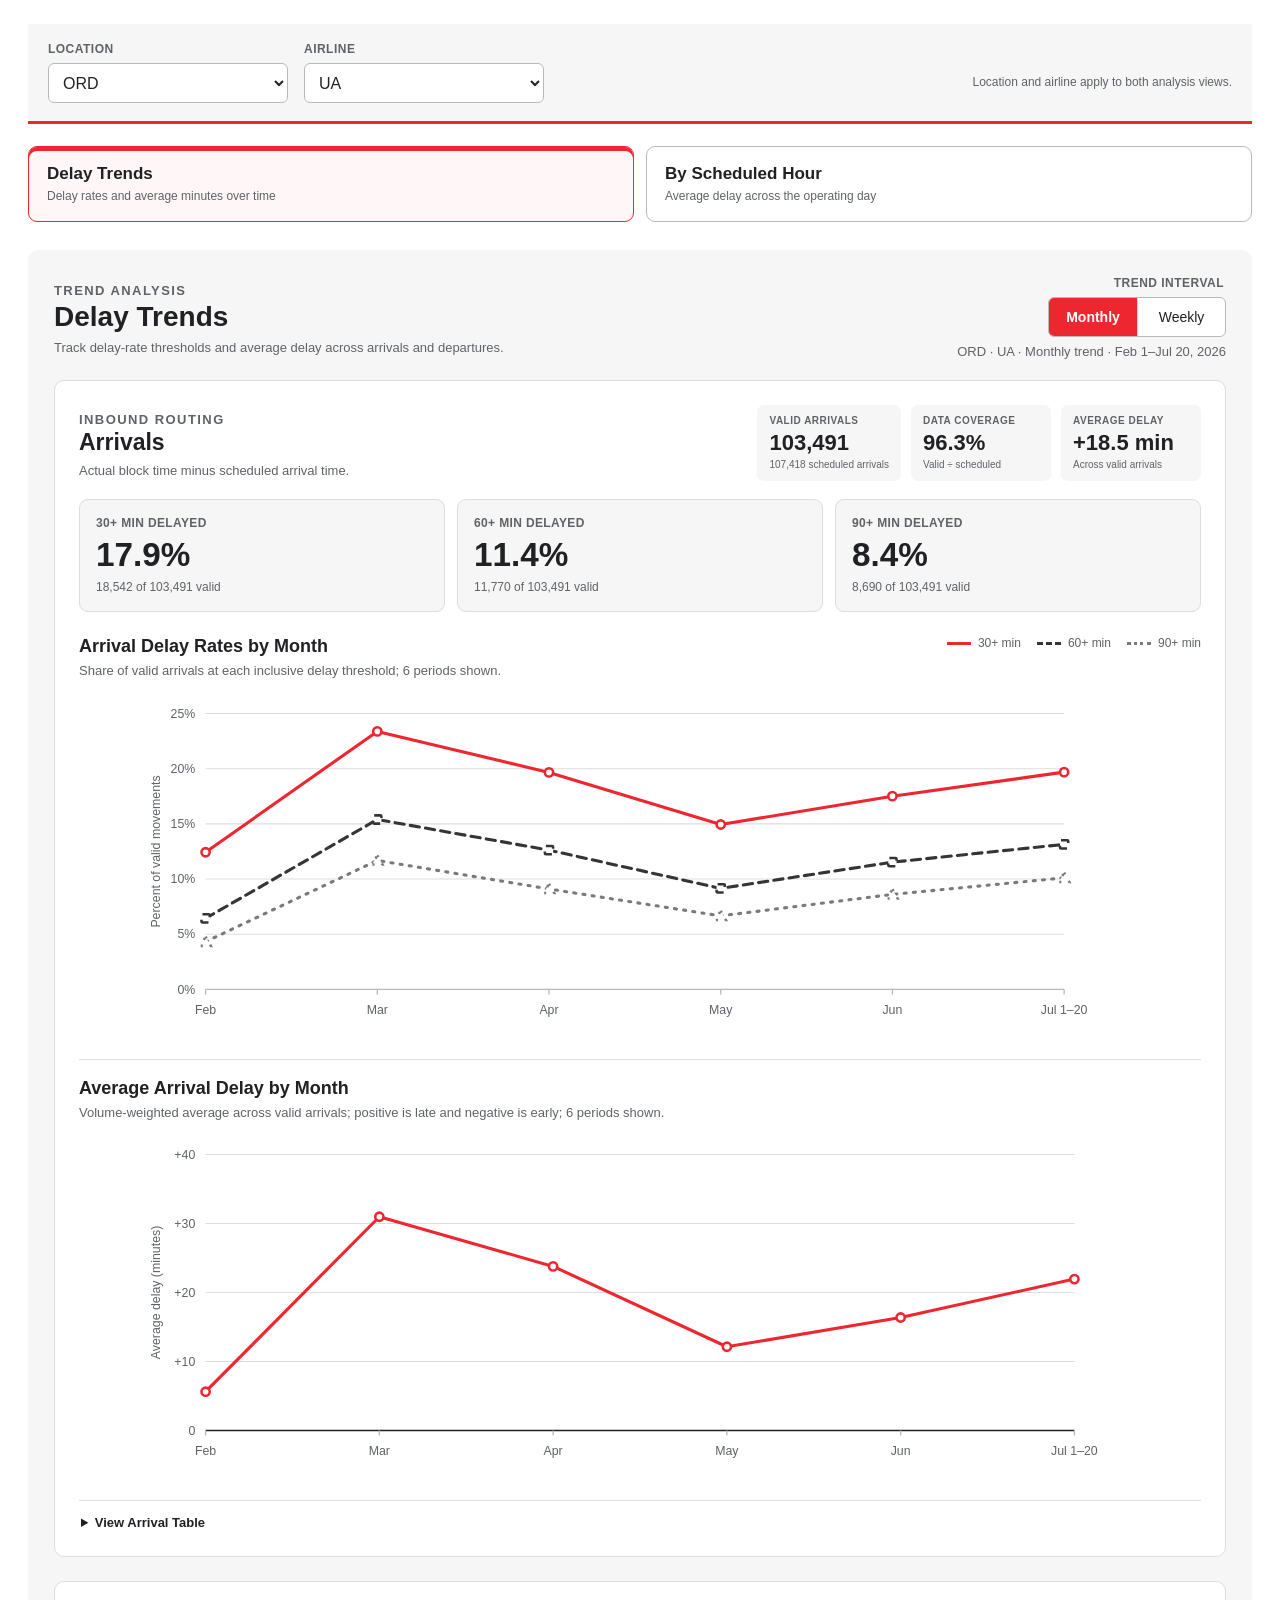
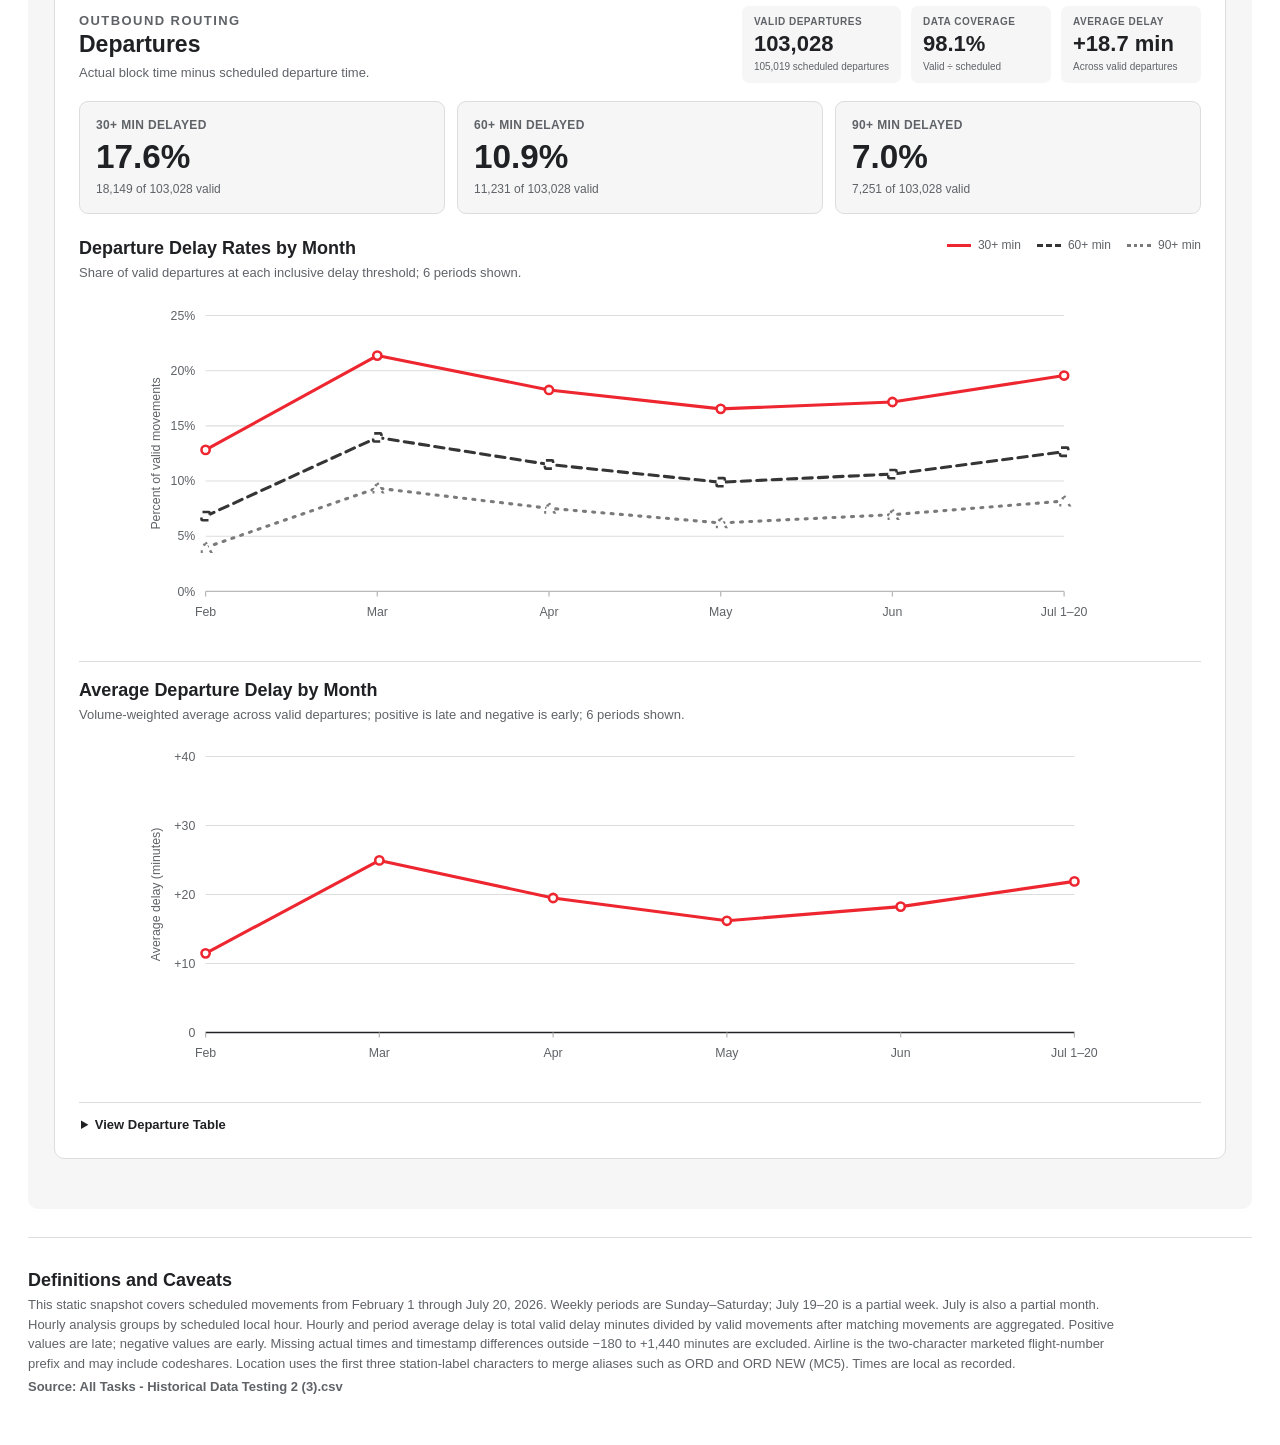
==== commit 4cfe771b: "Polish dashboard for SLT review" ====
--- a/dashboard.html
+++ b/dashboard.html
@@ -6,7 +6,7 @@
   <meta name="color-scheme" content="light">
   <meta name="description" content="Interactive SkyChefs arrival and departure delay dashboard.">
   <title>SkyChefs Airlines On Time Performance Dashboard</title>
-  <link rel="stylesheet" href="assets/dashboard.css?v=7">
+  <link rel="stylesheet" href="assets/dashboard.css?v=8">
 </head>
 <body>
   <main class="dashboard-shell">
@@ -30,8 +30,8 @@
         role="tab"
         aria-selected="true"
         aria-controls="view-trends-panel">
-        <strong>Delay trends</strong>
-        <span>30, 60, and 90-minute rates over time</span>
+        <strong>Delay Trends</strong>
+        <span>Delay rates and average minutes over time</span>
       </button>
       <button
         id="view-hourly-tab"
@@ -41,7 +41,7 @@
         aria-selected="false"
         aria-controls="view-hourly-panel"
         tabindex="-1">
-        <strong>By scheduled hour</strong>
+        <strong>By Scheduled Hour</strong>
         <span>Average delay across the operating day</span>
       </button>
     </nav>
@@ -55,8 +55,8 @@
       <header class="panel-heading">
         <div>
           <p class="eyebrow">Trend analysis</p>
-          <h1>Delay trends</h1>
-          <p>Track the share of valid movements delayed by 30, 60, and 90 minutes.</p>
+          <h1>Delay Trends</h1>
+          <p>Track delay-rate thresholds and average delay across arrivals and departures.</p>
         </div>
         <div class="trend-controls">
           <fieldset class="grain-control trend-interval-control">
@@ -79,7 +79,7 @@
             <h2 id="arrivals-heading">Arrivals</h2>
             <p>Actual block time minus scheduled arrival time.</p>
           </div>
-          <div class="direction-summary" aria-label="Arrival volume and coverage">
+          <div class="direction-summary" aria-label="Arrival performance summary">
             <span>
               <small>Valid arrivals</small>
               <strong id="arrival-valid">—</strong>
@@ -90,13 +90,36 @@
               <strong id="arrival-coverage">—</strong>
               <em>Valid ÷ scheduled</em>
             </span>
+            <span>
+              <small>Average delay</small>
+              <strong id="arrival-average">—</strong>
+              <em>Across valid arrivals</em>
+            </span>
           </div>
         </header>
+
+        <div class="metric-grid threshold-grid" id="arrival-metrics" aria-label="Arrival delay-rate summary">
+          <article class="metric-card">
+            <p>30+ min delayed</p>
+            <strong id="arrival-30">—</strong>
+            <span id="arrival-30-context">—</span>
+          </article>
+          <article class="metric-card">
+            <p>60+ min delayed</p>
+            <strong id="arrival-60">—</strong>
+            <span id="arrival-60-context">—</span>
+          </article>
+          <article class="metric-card">
+            <p>90+ min delayed</p>
+            <strong id="arrival-90">—</strong>
+            <span id="arrival-90-context">—</span>
+          </article>
+        </div>
 
         <section class="trend-block" aria-labelledby="arrival-chart-title">
           <div class="trend-heading">
             <div>
-              <h2 id="arrival-chart-title">Arrival delay rates by month</h2>
+              <h2 id="arrival-chart-title">Arrival Delay Rates by Month</h2>
               <p id="arrival-chart-subtitle">Share of valid arrivals at each inclusive delay threshold.</p>
             </div>
             <div class="series-legend" aria-label="Delay threshold legend">
@@ -115,7 +138,7 @@
         <section class="trend-block average-delay-block" aria-labelledby="arrival-average-chart-title">
           <div class="trend-heading">
             <div>
-              <h2 id="arrival-average-chart-title">Average arrival delay by month</h2>
+              <h2 id="arrival-average-chart-title">Average Arrival Delay by Month</h2>
               <p id="arrival-average-chart-subtitle">Volume-weighted average across valid arrivals; positive is late and negative is early.</p>
             </div>
           </div>
@@ -126,34 +149,16 @@
           </div>
         </section>
 
-        <div class="metric-grid threshold-grid" id="arrival-metrics">
-          <article class="metric-card">
-            <p>30+ min delayed</p>
-            <strong id="arrival-30">—</strong>
-            <span id="arrival-30-context">—</span>
-          </article>
-          <article class="metric-card">
-            <p>60+ min delayed</p>
-            <strong id="arrival-60">—</strong>
-            <span id="arrival-60-context">—</span>
-          </article>
-          <article class="metric-card">
-            <p>90+ min delayed</p>
-            <strong id="arrival-90">—</strong>
-            <span id="arrival-90-context">—</span>
-          </article>
-        </div>
-
         <details class="table-disclosure">
-          <summary>View arrival table</summary>
+          <summary>View Arrival Table</summary>
           <section class="table-block" aria-labelledby="arrival-table-title">
             <div class="table-heading">
-              <h2 id="arrival-table-title">Arrival metrics by month</h2>
+              <h2 id="arrival-table-title">Arrival Metrics by Month</h2>
               <p>Average delay uses valid movements; delay-rate cells show delayed count and percent.</p>
             </div>
             <div class="table-scroll">
               <table>
-                <caption>Arrival delay metrics by period</caption>
+                <caption>Arrival Delay Metrics by Period</caption>
                 <thead>
                   <tr>
                     <th scope="col">Period</th>
@@ -180,7 +185,7 @@
             <h2 id="departures-heading">Departures</h2>
             <p>Actual block time minus scheduled departure time.</p>
           </div>
-          <div class="direction-summary" aria-label="Departure volume and coverage">
+          <div class="direction-summary" aria-label="Departure performance summary">
             <span>
               <small>Valid departures</small>
               <strong id="departure-valid">—</strong>
@@ -191,13 +196,36 @@
               <strong id="departure-coverage">—</strong>
               <em>Valid ÷ scheduled</em>
             </span>
+            <span>
+              <small>Average delay</small>
+              <strong id="departure-average">—</strong>
+              <em>Across valid departures</em>
+            </span>
           </div>
         </header>
+
+        <div class="metric-grid threshold-grid" id="departure-metrics" aria-label="Departure delay-rate summary">
+          <article class="metric-card">
+            <p>30+ min delayed</p>
+            <strong id="departure-30">—</strong>
+            <span id="departure-30-context">—</span>
+          </article>
+          <article class="metric-card">
+            <p>60+ min delayed</p>
+            <strong id="departure-60">—</strong>
+            <span id="departure-60-context">—</span>
+          </article>
+          <article class="metric-card">
+            <p>90+ min delayed</p>
+            <strong id="departure-90">—</strong>
+            <span id="departure-90-context">—</span>
+          </article>
+        </div>
 
         <section class="trend-block" aria-labelledby="departure-chart-title">
           <div class="trend-heading">
             <div>
-              <h2 id="departure-chart-title">Departure delay rates by month</h2>
+              <h2 id="departure-chart-title">Departure Delay Rates by Month</h2>
               <p id="departure-chart-subtitle">Share of valid departures at each inclusive delay threshold.</p>
             </div>
             <div class="series-legend" aria-label="Delay threshold legend">
@@ -216,7 +244,7 @@
         <section class="trend-block average-delay-block" aria-labelledby="departure-average-chart-title">
           <div class="trend-heading">
             <div>
-              <h2 id="departure-average-chart-title">Average departure delay by month</h2>
+              <h2 id="departure-average-chart-title">Average Departure Delay by Month</h2>
               <p id="departure-average-chart-subtitle">Volume-weighted average across valid departures; positive is late and negative is early.</p>
             </div>
           </div>
@@ -227,34 +255,16 @@
           </div>
         </section>
 
-        <div class="metric-grid threshold-grid" id="departure-metrics">
-          <article class="metric-card">
-            <p>30+ min delayed</p>
-            <strong id="departure-30">—</strong>
-            <span id="departure-30-context">—</span>
-          </article>
-          <article class="metric-card">
-            <p>60+ min delayed</p>
-            <strong id="departure-60">—</strong>
-            <span id="departure-60-context">—</span>
-          </article>
-          <article class="metric-card">
-            <p>90+ min delayed</p>
-            <strong id="departure-90">—</strong>
-            <span id="departure-90-context">—</span>
-          </article>
-        </div>
-
         <details class="table-disclosure">
-          <summary>View departure table</summary>
+          <summary>View Departure Table</summary>
           <section class="table-block" aria-labelledby="departure-table-title">
             <div class="table-heading">
-              <h2 id="departure-table-title">Departure metrics by month</h2>
+              <h2 id="departure-table-title">Departure Metrics by Month</h2>
               <p>Average delay uses valid movements; delay-rate cells show delayed count and percent.</p>
             </div>
             <div class="table-scroll">
               <table>
-                <caption>Departure delay metrics by period</caption>
+                <caption>Departure Delay Metrics by Period</caption>
                 <thead>
                   <tr>
                     <th scope="col">Period</th>
@@ -285,7 +295,7 @@
       <header class="panel-heading">
         <div>
           <p class="eyebrow">Scheduled-time analysis</p>
-          <h1 id="hourly-heading">Performance by scheduled hour</h1>
+          <h1 id="hourly-heading">Performance by Scheduled Hour</h1>
           <p>Compare average arrival and departure delay across the operating day.</p>
         </div>
       </header>
@@ -333,7 +343,7 @@
       <section class="trend-block hourly-trend-block" aria-labelledby="hourly-chart-title">
         <div class="trend-heading">
           <div>
-            <h2 id="hourly-chart-title">Average delay by scheduled hour</h2>
+            <h2 id="hourly-chart-title">Average Delay by Scheduled Hour</h2>
             <p id="hourly-chart-subtitle">Volume-weighted average delay across the selected month.</p>
           </div>
           <div class="series-legend" aria-label="Movement direction legend">
@@ -349,15 +359,15 @@
       </section>
 
       <details class="table-disclosure">
-        <summary>View hourly table</summary>
+        <summary>View Hourly Table</summary>
         <section class="table-block" aria-labelledby="hourly-table-title">
           <div class="table-heading">
-            <h2 id="hourly-table-title">Hourly detail</h2>
+            <h2 id="hourly-table-title">Hourly Detail</h2>
             <p>All hourly averages are retained here, including hours below the chart’s 10-valid-movement minimum.</p>
           </div>
           <div class="table-scroll">
             <table>
-              <caption>Arrival and departure performance by scheduled hour</caption>
+              <caption>Arrival and Departure Performance by Scheduled Hour</caption>
               <thead>
                 <tr>
                   <th scope="col">Scheduled hour</th>
@@ -377,7 +387,7 @@
     </section>
 
     <section class="methodology" aria-labelledby="methodology-heading">
-      <h2 id="methodology-heading">Definitions and caveats</h2>
+      <h2 id="methodology-heading">Definitions and Caveats</h2>
       <p>
         This static snapshot covers scheduled movements from February 1 through July 20, 2026.
         Weekly periods are Sunday–Saturday; July 19–20 is a partial week. July is also a partial month.
@@ -392,9 +402,9 @@
     </section>
   </main>
 
-  <script src="assets/dashboard-data.js?v=7"></script>
-  <script src="assets/dashboard-app.js?v=7"></script>
-  <script src="assets/hourly-app.js?v=7"></script>
-  <script src="assets/view-app.js?v=7"></script>
+  <script src="assets/dashboard-data.js?v=8"></script>
+  <script src="assets/dashboard-app.js?v=8"></script>
+  <script src="assets/hourly-app.js?v=8"></script>
+  <script src="assets/view-app.js?v=8"></script>
 </body>
 </html>
--- a/assets/dashboard.css
+++ b/assets/dashboard.css
@@ -350,14 +350,14 @@
 }
 
 .chart-wrap {
-  min-height: 300px;
+  min-height: 270px;
   position: relative;
 }
 
 .trend-chart {
   display: block;
   height: auto;
-  max-height: 390px;
+  max-height: 350px;
   overflow: visible;
   width: 100%;
 }
@@ -592,7 +592,7 @@
 }
 
 .panel-heading {
-  margin-bottom: 22px;
+  margin-bottom: 18px;
 }
 
 .panel-heading h1,
@@ -635,8 +635,8 @@
 .direction-summary > span {
   background: var(--soft);
   border-radius: 7px;
-  min-width: 150px;
-  padding: 11px 13px;
+  min-width: 140px;
+  padding: 10px 12px;
 }
 
 .direction-summary small,
@@ -672,7 +672,7 @@
 
 .threshold-grid {
   grid-template-columns: repeat(3, minmax(0, 1fr));
-  margin: 0 0 18px;
+  margin: 18px 0 24px;
 }
 
 .threshold-grid .metric-card {
@@ -681,7 +681,7 @@
 }
 
 .direction-section > .trend-block {
-  margin: 22px 0 16px;
+  margin: 18px 0 14px;
 }
 
 .direction-section > .average-delay-block {
@@ -845,6 +845,10 @@
     min-width: 0;
   }
 
+  .direction-summary > span:last-child {
+    grid-column: 1 / -1;
+  }
+
   .threshold-grid {
     grid-template-columns: 1fr;
   }
@@ -854,7 +858,7 @@
   }
 
   .chart-wrap {
-    min-height: 230px;
+    min-height: 210px;
   }
 }
 
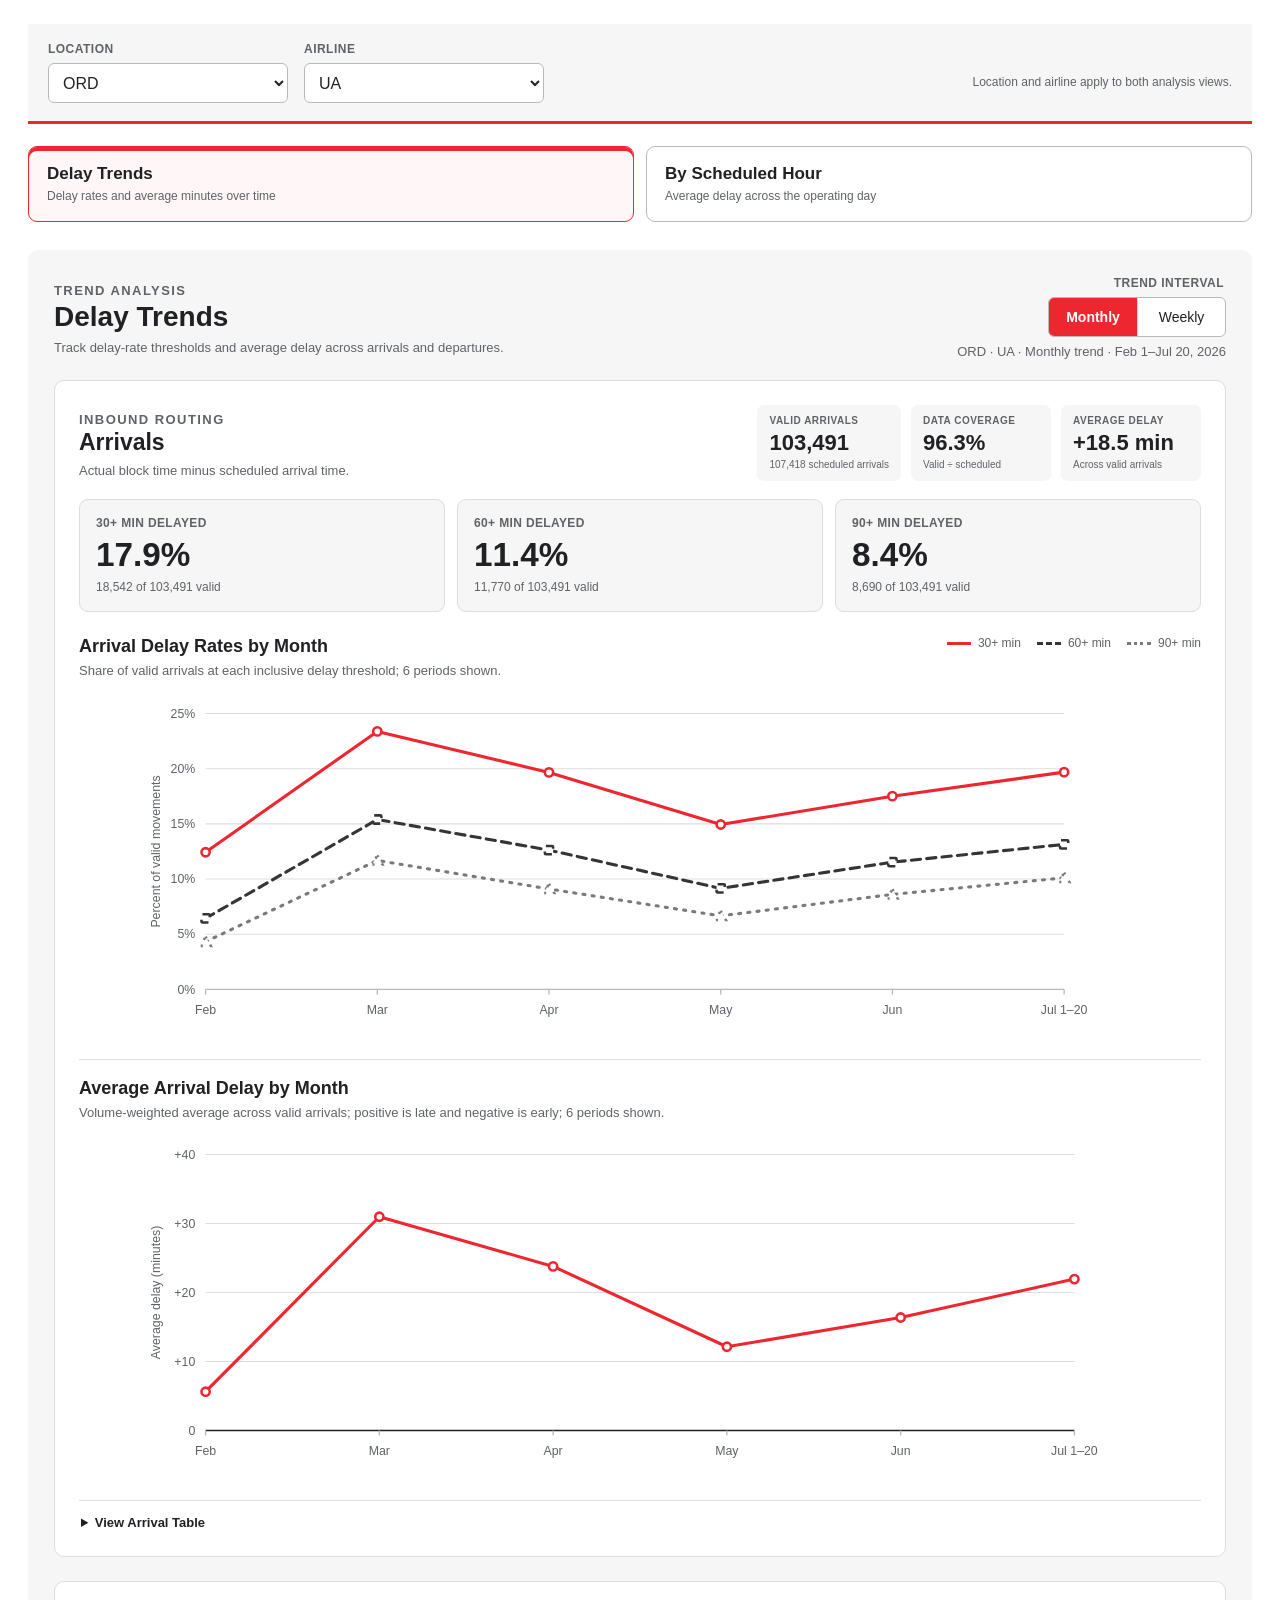
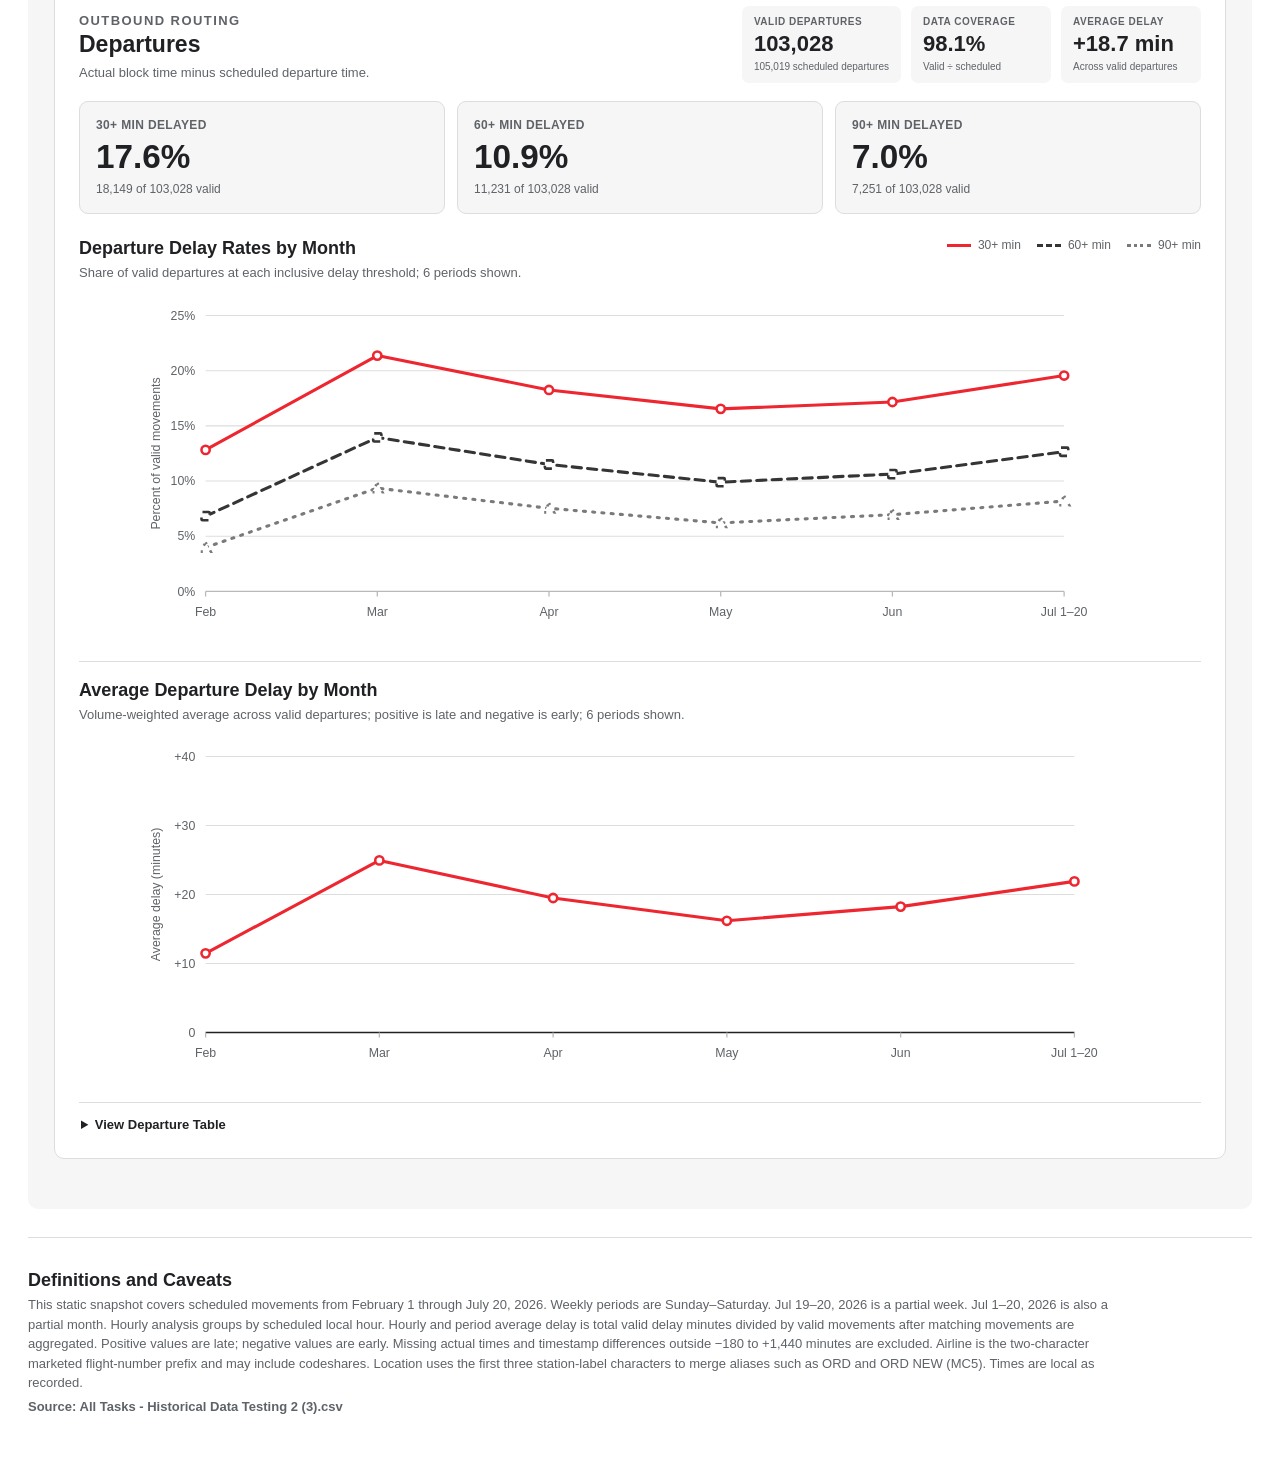
==== commit 6ce77612: "Fix snapshot cache and date metadata" ====
--- a/dashboard.html
+++ b/dashboard.html
@@ -6,7 +6,7 @@
   <meta name="color-scheme" content="light">
   <meta name="description" content="Interactive SkyChefs arrival and departure delay dashboard.">
   <title>SkyChefs Airlines On Time Performance Dashboard</title>
-  <link rel="stylesheet" href="assets/dashboard.css?v=8">
+  <link rel="stylesheet" href="assets/dashboard.css?v=9">
 </head>
 <body>
   <main class="dashboard-shell">
@@ -323,17 +323,17 @@
 
         <div class="control-field hourly-period-input" id="hourly-day-control" hidden>
           <label for="hourly-day">Date</label>
-          <input id="hourly-day" name="hourly-day" type="date" min="2026-02-01" max="2026-07-20" value="2026-07-20">
+          <input id="hourly-day" name="hourly-day" type="date">
         </div>
 
         <div class="hourly-range-inputs" id="hourly-range-control" hidden>
           <div class="control-field">
             <label for="hourly-range-start">Start date</label>
-            <input id="hourly-range-start" name="hourly-range-start" type="date" min="2026-02-01" max="2026-07-20" value="2026-07-01">
+            <input id="hourly-range-start" name="hourly-range-start" type="date">
           </div>
           <div class="control-field">
             <label for="hourly-range-end">End date</label>
-            <input id="hourly-range-end" name="hourly-range-end" type="date" min="2026-02-01" max="2026-07-20" value="2026-07-20">
+            <input id="hourly-range-end" name="hourly-range-end" type="date">
           </div>
         </div>
 
@@ -389,8 +389,8 @@
     <section class="methodology" aria-labelledby="methodology-heading">
       <h2 id="methodology-heading">Definitions and Caveats</h2>
       <p>
-        This static snapshot covers scheduled movements from February 1 through July 20, 2026.
-        Weekly periods are Sunday–Saturday; July 19–20 is a partial week. July is also a partial month.
+        <span id="snapshot-coverage-note">Loading snapshot coverage.</span>
+        <span id="snapshot-period-note">Loading period completeness.</span>
         Hourly analysis groups by scheduled local hour. Hourly and period average delay is total valid
         delay minutes divided by valid movements after matching movements are aggregated. Positive
         values are late; negative values are early. Missing actual times and timestamp differences outside −180 to
@@ -402,9 +402,10 @@
     </section>
   </main>
 
-  <script src="assets/dashboard-data.js?v=8"></script>
-  <script src="assets/dashboard-app.js?v=8"></script>
-  <script src="assets/hourly-app.js?v=8"></script>
-  <script src="assets/view-app.js?v=8"></script>
+  <script>window.SKY_CHEFS_ASSET_VERSION = "9";</script>
+  <script src="assets/dashboard-data.js?v=9"></script>
+  <script src="assets/dashboard-app.js?v=9"></script>
+  <script src="assets/hourly-app.js?v=9"></script>
+  <script src="assets/view-app.js?v=9"></script>
 </body>
 </html>
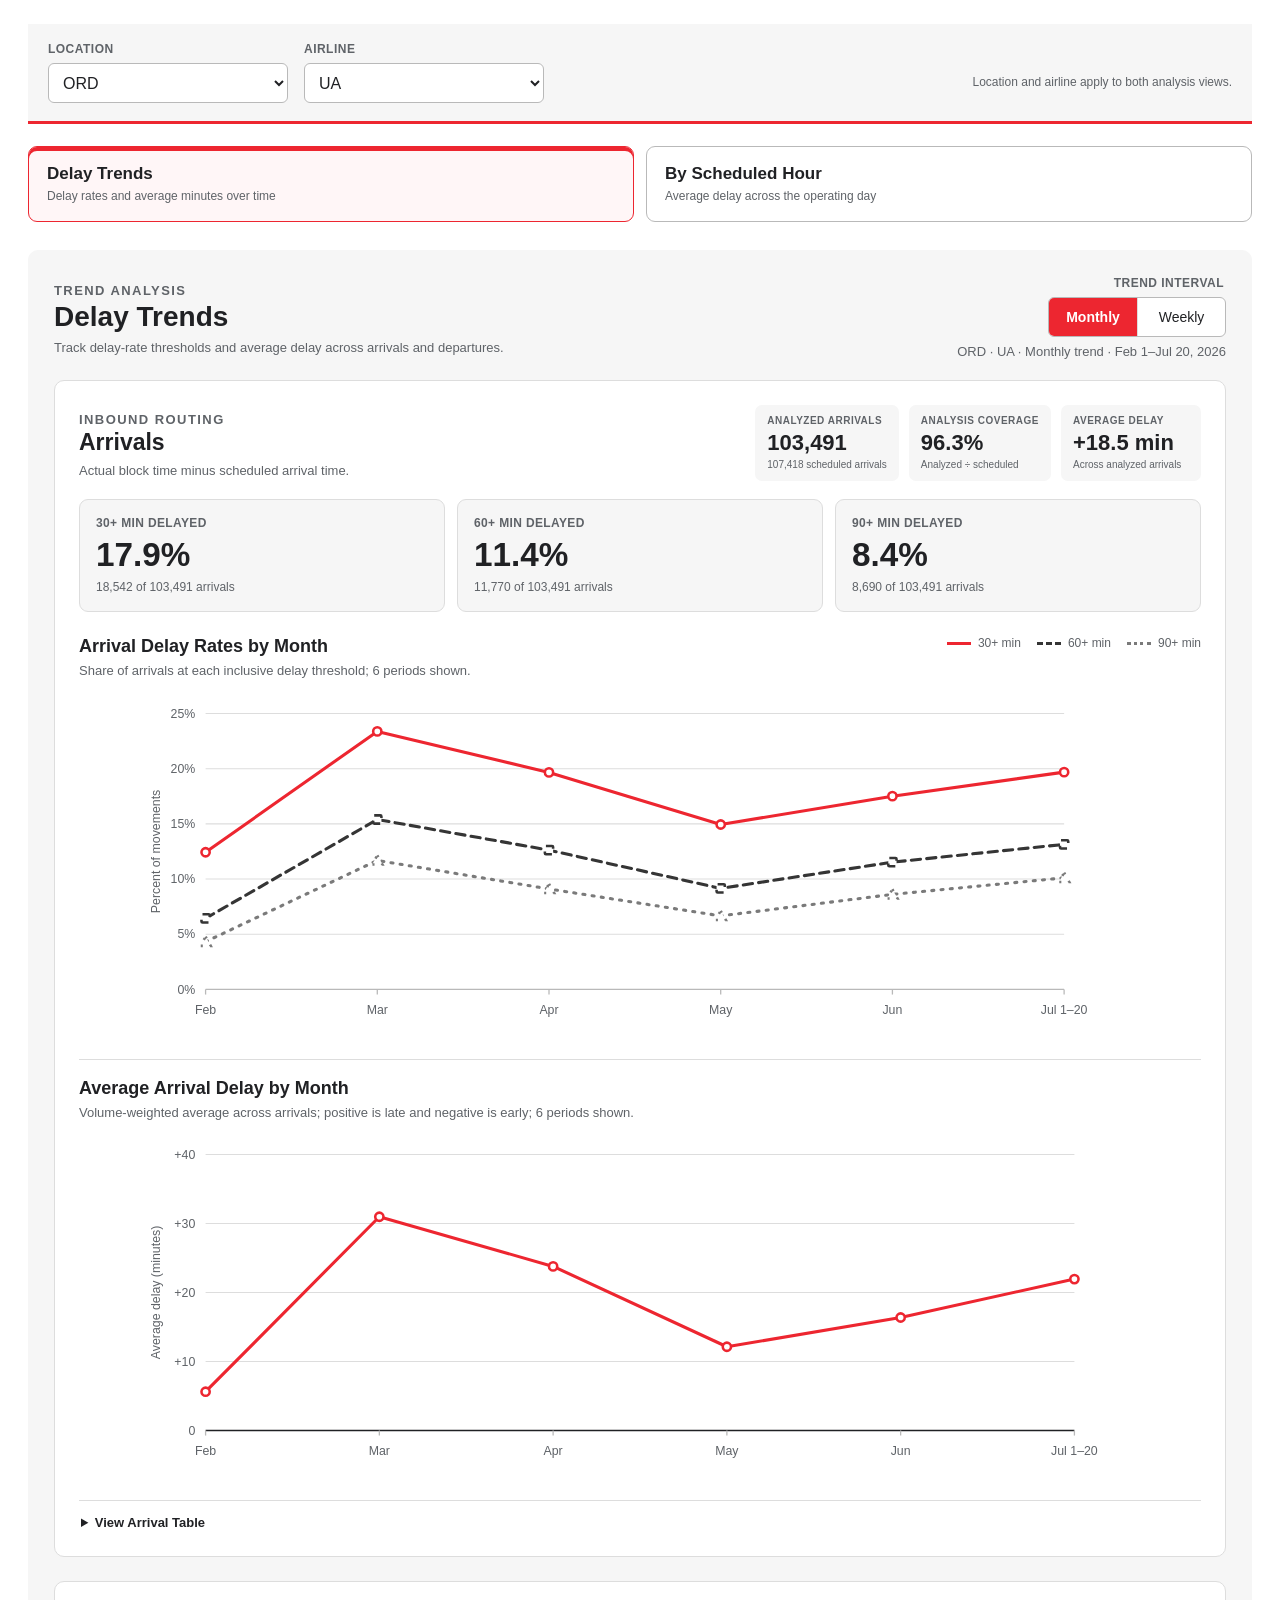
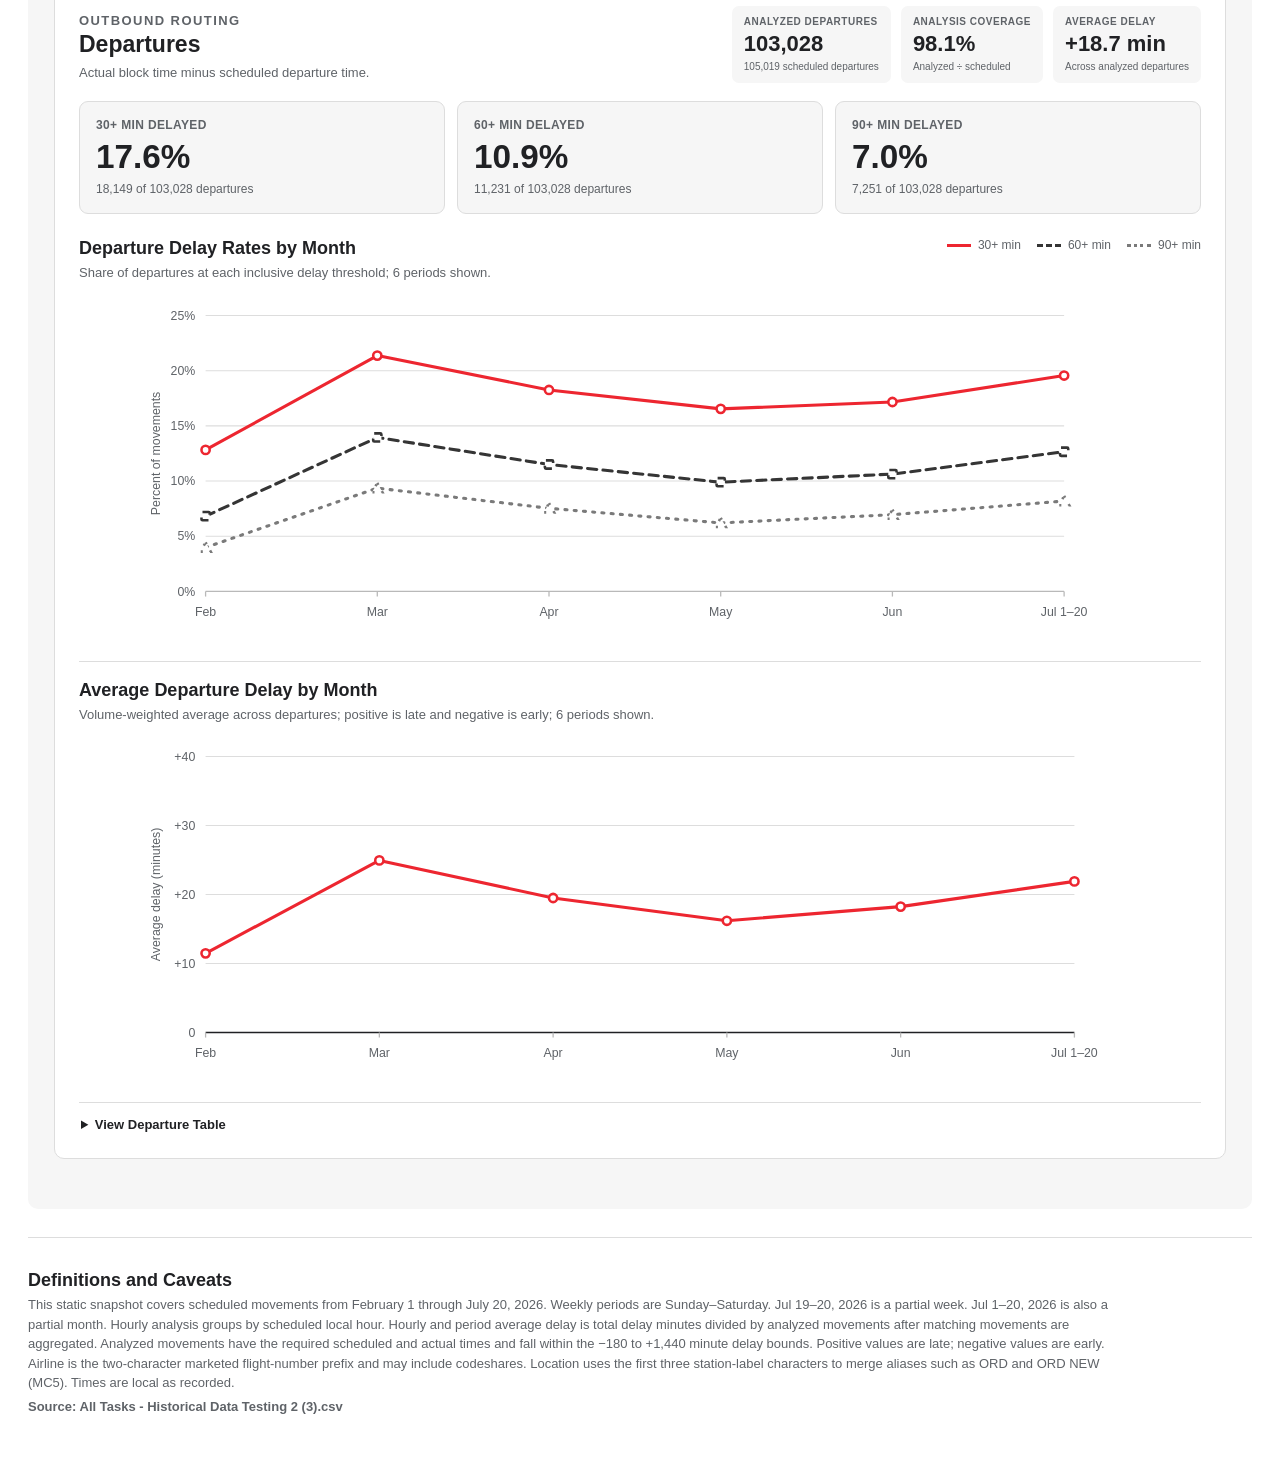
==== commit 9df38a02: "Update analysis terminology" ====
--- a/dashboard.html
+++ b/dashboard.html
@@ -6,7 +6,7 @@
   <meta name="color-scheme" content="light">
   <meta name="description" content="Interactive SkyChefs arrival and departure delay dashboard.">
   <title>SkyChefs Airlines On Time Performance Dashboard</title>
-  <link rel="stylesheet" href="assets/dashboard.css?v=9">
+  <link rel="stylesheet" href="assets/dashboard.css?v=12">
 </head>
 <body>
   <main class="dashboard-shell">
@@ -81,19 +81,19 @@
           </div>
           <div class="direction-summary" aria-label="Arrival performance summary">
             <span>
-              <small>Valid arrivals</small>
+              <small>Analyzed arrivals</small>
               <strong id="arrival-valid">—</strong>
               <em id="arrival-valid-context">—</em>
             </span>
             <span>
-              <small>Data coverage</small>
+              <small>Analysis coverage</small>
               <strong id="arrival-coverage">—</strong>
-              <em>Valid ÷ scheduled</em>
+              <em>Analyzed ÷ scheduled</em>
             </span>
             <span>
               <small>Average delay</small>
               <strong id="arrival-average">—</strong>
-              <em>Across valid arrivals</em>
+              <em>Across analyzed arrivals</em>
             </span>
           </div>
         </header>
@@ -120,7 +120,7 @@
           <div class="trend-heading">
             <div>
               <h2 id="arrival-chart-title">Arrival Delay Rates by Month</h2>
-              <p id="arrival-chart-subtitle">Share of valid arrivals at each inclusive delay threshold.</p>
+              <p id="arrival-chart-subtitle">Share of arrivals at each inclusive delay threshold.</p>
             </div>
             <div class="series-legend" aria-label="Delay threshold legend">
               <span><i class="legend-line legend-30" aria-hidden="true"></i>30+ min</span>
@@ -139,7 +139,7 @@
           <div class="trend-heading">
             <div>
               <h2 id="arrival-average-chart-title">Average Arrival Delay by Month</h2>
-              <p id="arrival-average-chart-subtitle">Volume-weighted average across valid arrivals; positive is late and negative is early.</p>
+              <p id="arrival-average-chart-subtitle">Volume-weighted average across arrivals; positive is late and negative is early.</p>
             </div>
           </div>
           <div class="chart-wrap" id="arrival-average-chart-wrap">
@@ -154,7 +154,7 @@
           <section class="table-block" aria-labelledby="arrival-table-title">
             <div class="table-heading">
               <h2 id="arrival-table-title">Arrival Metrics by Month</h2>
-              <p>Average delay uses valid movements; delay-rate cells show delayed count and percent.</p>
+              <p>Average delay uses analyzed movements; delay-rate cells show delayed count and percent.</p>
             </div>
             <div class="table-scroll">
               <table>
@@ -163,7 +163,7 @@
                   <tr>
                     <th scope="col">Period</th>
                     <th scope="col">Scheduled</th>
-                    <th scope="col">Valid</th>
+                    <th scope="col">Analyzed</th>
                     <th scope="col">Coverage</th>
                     <th scope="col">Avg delay</th>
                     <th scope="col">30+ min</th>
@@ -187,19 +187,19 @@
           </div>
           <div class="direction-summary" aria-label="Departure performance summary">
             <span>
-              <small>Valid departures</small>
+              <small>Analyzed departures</small>
               <strong id="departure-valid">—</strong>
               <em id="departure-valid-context">—</em>
             </span>
             <span>
-              <small>Data coverage</small>
+              <small>Analysis coverage</small>
               <strong id="departure-coverage">—</strong>
-              <em>Valid ÷ scheduled</em>
+              <em>Analyzed ÷ scheduled</em>
             </span>
             <span>
               <small>Average delay</small>
               <strong id="departure-average">—</strong>
-              <em>Across valid departures</em>
+              <em>Across analyzed departures</em>
             </span>
           </div>
         </header>
@@ -226,7 +226,7 @@
           <div class="trend-heading">
             <div>
               <h2 id="departure-chart-title">Departure Delay Rates by Month</h2>
-              <p id="departure-chart-subtitle">Share of valid departures at each inclusive delay threshold.</p>
+              <p id="departure-chart-subtitle">Share of departures at each inclusive delay threshold.</p>
             </div>
             <div class="series-legend" aria-label="Delay threshold legend">
               <span><i class="legend-line legend-30" aria-hidden="true"></i>30+ min</span>
@@ -245,7 +245,7 @@
           <div class="trend-heading">
             <div>
               <h2 id="departure-average-chart-title">Average Departure Delay by Month</h2>
-              <p id="departure-average-chart-subtitle">Volume-weighted average across valid departures; positive is late and negative is early.</p>
+              <p id="departure-average-chart-subtitle">Volume-weighted average across departures; positive is late and negative is early.</p>
             </div>
           </div>
           <div class="chart-wrap" id="departure-average-chart-wrap">
@@ -260,7 +260,7 @@
           <section class="table-block" aria-labelledby="departure-table-title">
             <div class="table-heading">
               <h2 id="departure-table-title">Departure Metrics by Month</h2>
-              <p>Average delay uses valid movements; delay-rate cells show delayed count and percent.</p>
+              <p>Average delay uses analyzed movements; delay-rate cells show delayed count and percent.</p>
             </div>
             <div class="table-scroll">
               <table>
@@ -269,7 +269,7 @@
                   <tr>
                     <th scope="col">Period</th>
                     <th scope="col">Scheduled</th>
-                    <th scope="col">Valid</th>
+                    <th scope="col">Analyzed</th>
                     <th scope="col">Coverage</th>
                     <th scope="col">Avg delay</th>
                     <th scope="col">30+ min</th>
@@ -340,6 +340,25 @@
         <p id="hourly-status" class="hourly-status" aria-live="polite">Loading hourly data…</p>
       </section>
 
+      <section class="trend-block hourly-comparison-block" aria-labelledby="arrival-comparison-chart-title">
+        <div class="trend-heading">
+          <div>
+            <h2 id="arrival-comparison-chart-title">Monthly Arrival Delay Comparison</h2>
+            <p id="arrival-comparison-chart-subtitle">Compare average arrival delay by scheduled hour across selected months.</p>
+          </div>
+        </div>
+        <fieldset class="month-comparison-controls" aria-describedby="arrival-comparison-status">
+          <legend>Months to compare</legend>
+          <div id="arrival-comparison-months" class="month-checkbox-grid"></div>
+          <p id="arrival-comparison-status" class="comparison-status" aria-live="polite">Loading monthly arrival comparison…</p>
+        </fieldset>
+        <div class="chart-wrap" id="arrival-comparison-chart-wrap">
+          <svg id="arrival-comparison-chart" class="trend-chart" viewBox="0 0 960 340" role="img" aria-labelledby="arrival-comparison-chart-title arrival-comparison-chart-desc"></svg>
+          <p id="arrival-comparison-chart-desc" class="sr-only"></p>
+          <div id="arrival-comparison-tooltip" class="chart-tooltip" hidden></div>
+        </div>
+      </section>
+
       <section class="trend-block hourly-trend-block" aria-labelledby="hourly-chart-title">
         <div class="trend-heading">
           <div>
@@ -358,12 +377,12 @@
         </div>
       </section>
 
-      <details class="table-disclosure">
+      <details class="table-disclosure" open>
         <summary>View Hourly Table</summary>
         <section class="table-block" aria-labelledby="hourly-table-title">
           <div class="table-heading">
             <h2 id="hourly-table-title">Hourly Detail</h2>
-            <p>All hourly averages are retained here, including hours below the chart’s 10-valid-movement minimum.</p>
+            <p>All hourly averages are retained here, including hours below the chart’s 10-movement minimum.</p>
           </div>
           <div class="table-scroll">
             <table>
@@ -372,10 +391,10 @@
                 <tr>
                   <th scope="col">Scheduled hour</th>
                   <th scope="col">Arrival avg delay</th>
-                  <th scope="col">Valid arrivals</th>
+                  <th scope="col">Analyzed arrivals</th>
                   <th scope="col">Arrival coverage</th>
                   <th scope="col">Departure avg delay</th>
-                  <th scope="col">Valid departures</th>
+                  <th scope="col">Analyzed departures</th>
                   <th scope="col">Departure coverage</th>
                 </tr>
               </thead>
@@ -391,10 +410,10 @@
       <p>
         <span id="snapshot-coverage-note">Loading snapshot coverage.</span>
         <span id="snapshot-period-note">Loading period completeness.</span>
-        Hourly analysis groups by scheduled local hour. Hourly and period average delay is total valid
-        delay minutes divided by valid movements after matching movements are aggregated. Positive
-        values are late; negative values are early. Missing actual times and timestamp differences outside −180 to
-        +1,440 minutes are excluded. Airline is the two-character marketed flight-number prefix and
+        Hourly analysis groups by scheduled local hour. Hourly and period average delay is total delay
+        minutes divided by analyzed movements after matching movements are aggregated. Analyzed
+        movements have the required scheduled and actual times and fall within the −180 to +1,440 minute
+        delay bounds. Positive values are late; negative values are early. Airline is the two-character marketed flight-number prefix and
         may include codeshares. Location uses the first three station-label characters to merge
         aliases such as ORD and ORD NEW (MC5). Times are local as recorded.
       </p>
@@ -402,10 +421,10 @@
     </section>
   </main>
 
-  <script>window.SKY_CHEFS_ASSET_VERSION = "9";</script>
-  <script src="assets/dashboard-data.js?v=9"></script>
-  <script src="assets/dashboard-app.js?v=9"></script>
-  <script src="assets/hourly-app.js?v=9"></script>
-  <script src="assets/view-app.js?v=9"></script>
+  <script>window.SKY_CHEFS_ASSET_VERSION = "12";</script>
+  <script src="assets/dashboard-data.js?v=12"></script>
+  <script src="assets/dashboard-app.js?v=12"></script>
+  <script src="assets/hourly-app.js?v=12"></script>
+  <script src="assets/view-app.js?v=12"></script>
 </body>
 </html>
--- a/assets/dashboard.css
+++ b/assets/dashboard.css
@@ -190,7 +190,114 @@
 }
 
 .hourly-trend-block {
+  border-top: 1px solid var(--line);
+  margin-top: 24px;
+  padding-top: 24px;
+}
+
+.hourly-comparison-block {
   margin-top: 2px;
+}
+
+.month-comparison-controls {
+  background: var(--soft);
+  border: 0;
+  border-radius: 7px;
+  margin: 14px 0 10px;
+  padding: 13px 14px;
+}
+
+.month-comparison-controls legend {
+  color: var(--muted);
+  font-size: 11px;
+  font-weight: 700;
+  letter-spacing: 0.05em;
+  padding: 0 5px;
+  text-transform: uppercase;
+}
+
+.month-checkbox-grid {
+  display: flex;
+  flex-wrap: wrap;
+  gap: 8px;
+}
+
+.month-checkbox-label {
+  align-items: center;
+  background: var(--clarity-white);
+  border: 1px solid var(--line);
+  border-radius: 6px;
+  color: var(--ink);
+  cursor: pointer;
+  display: inline-flex;
+  font-size: 12px;
+  gap: 7px;
+  min-height: 36px;
+  padding: 7px 10px;
+}
+
+.month-checkbox-label:has(input:checked) {
+  border-color: var(--line-strong);
+  box-shadow: 0 0 0 1px var(--line-strong);
+  font-weight: 700;
+}
+
+.month-checkbox-label:focus-within {
+  outline: 3px solid rgba(237, 38, 48, 0.25);
+  outline-offset: 2px;
+}
+
+.month-checkbox-label input {
+  accent-color: var(--pride-red);
+  margin: 0;
+}
+
+.month-checkbox-key.trend-chart {
+  flex: 0 0 38px;
+  height: 18px;
+  max-height: none;
+  overflow: visible;
+  width: 38px;
+}
+
+.month-checkbox-key .marker {
+  pointer-events: none;
+}
+
+.comparison-status {
+  color: var(--muted);
+  font-size: 11px;
+  line-height: 1.4;
+  margin: 10px 0 0;
+}
+
+.comparison-status.is-error {
+  color: var(--pride-red);
+  font-weight: 700;
+}
+
+.month-color-0 {
+  --comparison-series-color: var(--pride-red);
+}
+
+.month-color-1 {
+  --comparison-series-color: color-mix(in srgb, var(--pride-red) 70%, var(--ink));
+}
+
+.month-color-2 {
+  --comparison-series-color: var(--ink);
+}
+
+.month-color-3 {
+  --comparison-series-color: var(--muted);
+}
+
+.month-color-4 {
+  --comparison-series-color: color-mix(in srgb, var(--pride-red) 55%, var(--series-mid));
+}
+
+.month-color-5 {
+  --comparison-series-color: color-mix(in srgb, var(--pride-red) 35%, var(--ink));
 }
 
 .direction-section {
@@ -426,6 +533,31 @@
 .trend-chart .series-average {
   color: var(--pride-red);
   stroke: var(--pride-red);
+}
+
+.trend-chart .comparison-series {
+  color: var(--comparison-series-color);
+  stroke: var(--comparison-series-color);
+}
+
+.trend-chart path.series-line.month-color-1 {
+  stroke-dasharray: 10 4;
+}
+
+.trend-chart path.series-line.month-color-2 {
+  stroke-dasharray: 3 4;
+}
+
+.trend-chart path.series-line.month-color-3 {
+  stroke-dasharray: 12 4 3 4;
+}
+
+.trend-chart path.series-line.month-color-4 {
+  stroke-dasharray: 2 6;
+}
+
+.trend-chart path.series-line.month-color-5 {
+  stroke-dasharray: 7 4 2 4;
 }
 
 .trend-chart .marker {
@@ -785,6 +917,15 @@
     grid-template-columns: 1fr;
   }
 
+  .month-checkbox-grid {
+    display: grid;
+    grid-template-columns: repeat(2, minmax(0, 1fr));
+  }
+
+  .month-checkbox-label {
+    justify-content: flex-start;
+  }
+
   .filter-note {
     grid-column: auto;
   }
